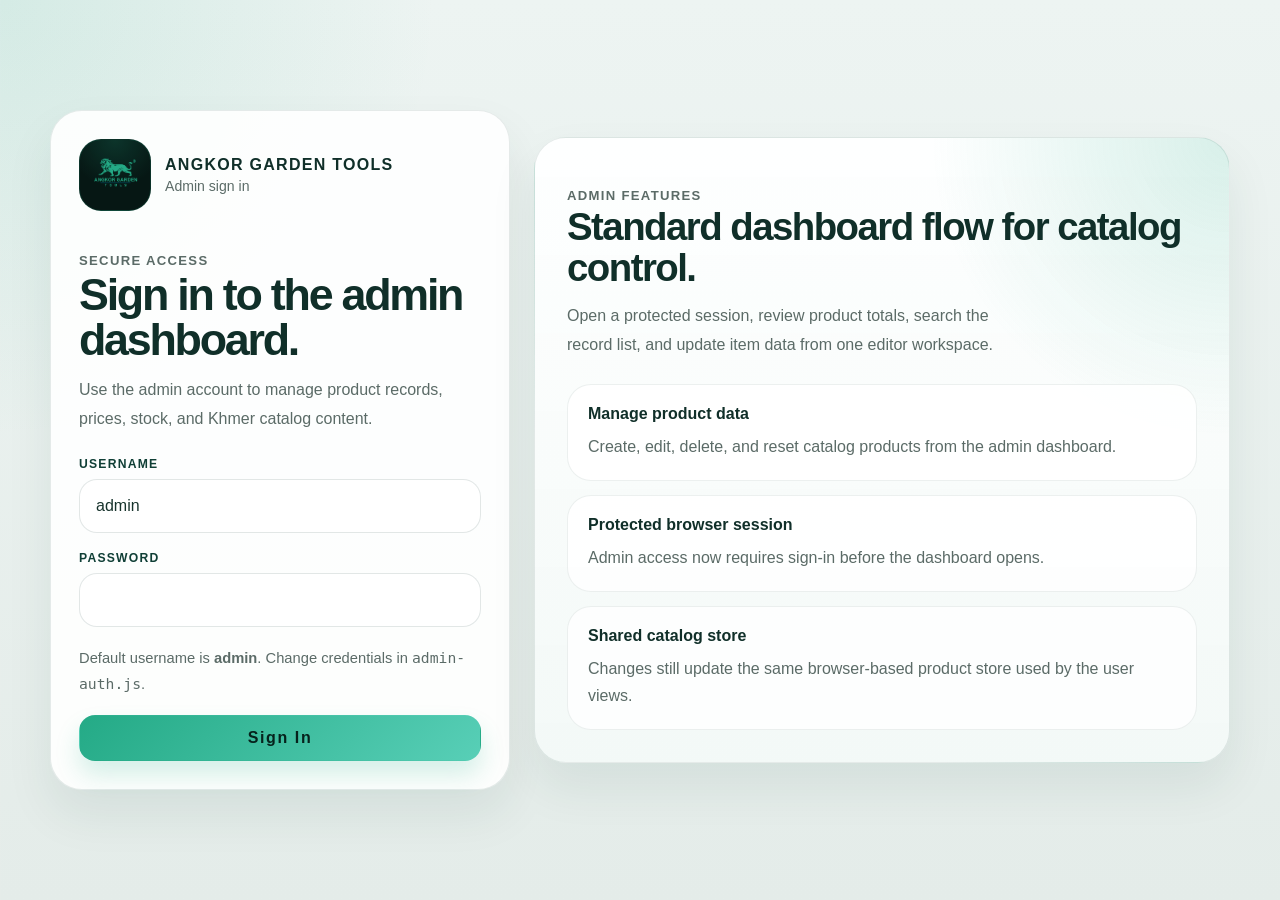
==== admin-login.html @ 5ffa44ae "Add admin catalog management updates" ====
<!DOCTYPE html>
<html lang="en">
<head>
  <meta charset="UTF-8">
  <meta name="viewport" content="width=device-width, initial-scale=1.0">
  <title>Admin Login | Angkor Garden Tools</title>
  <meta
    name="description"
    content="Login page for the Angkor Garden Tools admin dashboard."
  >
  <link rel="icon" type="image/png" href="logo.png">
  <link rel="shortcut icon" href="logo.png">
  <link rel="apple-touch-icon" href="logo.png">
  <link rel="stylesheet" href="styles.css">
  <link rel="stylesheet" href="admin.css">
  <script src="admin-auth.js"></script>
</head>
<body class="admin-login-page">
  <main class="admin-login">
    <section class="admin-login__panel">
      <a class="admin-login__brand" href="index.html#catalog" aria-label="Open user catalog">
        <span class="admin-login__brand-mark">
          <img src="logo.png" alt="Angkor Garden Tools logo">
        </span>
        <span class="admin-login__brand-copy">
          <strong>Angkor Garden Tools</strong>
          <small>Admin sign in</small>
        </span>
      </a>

      <div class="admin-login__intro">
        <p class="eyebrow">Secure Access</p>
        <h1>Sign in to the admin dashboard.</h1>
        <p>
          Use the admin account to manage product records, prices, stock, and Khmer catalog content.
        </p>
      </div>

      <form class="admin-login__form" id="adminLoginForm">
        <label class="admin-auth-field">
          <span>Username</span>
          <input id="adminLoginUsername" name="username" type="text" autocomplete="username" required>
        </label>

        <label class="admin-auth-field">
          <span>Password</span>
          <input id="adminLoginPassword" name="password" type="password" autocomplete="current-password" required>
        </label>

        <p class="admin-login__meta">Default username is <strong>admin</strong>. Change credentials in <code>admin-auth.js</code>.</p>
        <p class="empty-state admin-login__status" id="adminLoginStatus" hidden></p>

        <button class="pagination__button admin-button admin-button--primary" type="submit">Sign In</button>
      </form>
    </section>

    <section class="admin-login__showcase">
      <div class="admin-login__showcase-copy">
        <p class="eyebrow">Admin Features</p>
        <h2>Standard dashboard flow for catalog control.</h2>
        <p>
          Open a protected session, review product totals, search the record list, and update item data
          from one editor workspace.
        </p>
      </div>

      <div class="admin-login__cards">
        <article class="admin-login__card">
          <strong>Manage product data</strong>
          <p>Create, edit, delete, and reset catalog products from the admin dashboard.</p>
        </article>
        <article class="admin-login__card">
          <strong>Protected browser session</strong>
          <p>Admin access now requires sign-in before the dashboard opens.</p>
        </article>
        <article class="admin-login__card">
          <strong>Shared catalog store</strong>
          <p>Changes still update the same browser-based product store used by the user views.</p>
        </article>
      </div>
    </section>
  </main>

  <script src="admin-login.js"></script>
</body>
</html>
---- styles.css ----
@font-face {
  font-family: "AngkorSovannRound";
  src: url("Fonts/ANGKOR%20SOVANN%20ROUND.TTF") format("truetype");
  font-display: swap;
}

@font-face {
  font-family: "AngkorSovannPreahVihear";
  src: url("Fonts/ANGKOR%20SOVANN%20PREAH%20VIHEAR.TTF") format("truetype");
  font-display: swap;
}

@font-face {
  font-family: "AngkorSovannNokorreach";
  src: url("Fonts/ANGKOR%20SOVANN%20NOKORREACH.TTF") format("truetype");
  font-display: swap;
}

@font-face {
  font-family: "AngkorSovannTorngvorng";
  src: url("Fonts/ANGKOR%20SOVANN%20TORNGVORNG%20V201.TTF") format("truetype");
  font-display: swap;
}

@font-face {
  font-family: "KhJrungThom";
  src: url("Fonts/KH%20JRUNG%20THOM%20%5BVERSION%202.00%5D.TTF") format("truetype");
  font-display: swap;
}

@font-face {
  font-family: "KasseUltraFLF";
  src: url("Fonts/KASSEULTRAFLF.TTF") format("truetype");
  font-display: swap;
}

:root {
  --brand: #24aa86;
  --brand-deep: #177761;
  --brand-dark: #103f36;
  --brand-soft: #5fd3cd;
  --paper: #f2f2f2;
  --card: #ffffff;
  --ink: #17332c;
  --muted: #5b6b67;
  --line: rgba(16, 63, 54, 0.16);
  --danger: #f02828;
  --shadow: 0 18px 42px rgba(16, 63, 54, 0.12);
  --page-glow: rgba(36, 170, 134, 0.14);
  --page-start: #ededed;
  --page-end: #e2e2e2;
  --surface: rgba(255, 255, 255, 0.95);
  --surface-alt: rgba(255, 255, 255, 0.96);
  --surface-soft: #fbfbfb;
  --card-top: #ffffff;
  --card-bottom: #f8f8f8;
  --footer-top: #0d342c;
  --footer-bottom: #145749;
  --footer-text: #effff8;
  --footer-muted: rgba(239, 255, 248, 0.76);
  --radius-xl: 32px;
  --radius-lg: 24px;
  --radius-md: 18px;
  --font-body: "Segoe UI", "Trebuchet MS", sans-serif;
  --font-ui: "KhJrungThom", "Franklin Gothic Medium", sans-serif;
  --font-display: "Book Antiqua", "Palatino Linotype", serif;
  --font-kh-hero: "AngkorSovannNokorreach", "Leelawadee UI", sans-serif;
  --font-kh-display: "Noto Sans Khmer", "Khmer OS Battambang", "Arial", sans-serif;
  --font-kh-ui: "Noto Sans Khmer", "Khmer OS Battambang", "Arial", sans-serif;
}

* {
  box-sizing: border-box;
}

html {
  scroll-behavior: smooth;
}

body {
  margin: 0;
  min-height: 100vh;
  color: var(--ink);
  background:
    radial-gradient(circle at top left, var(--page-glow), transparent 30%),
    linear-gradient(180deg, var(--page-start) 0%, var(--page-end) 100%);
  font-family: var(--font-body);
  transition: background 180ms ease, color 180ms ease;
}

body[data-theme="dark"] {
  --brand: #34d4aa;
  --brand-deep: #f0fffb;
  --brand-dark: #ddfff8;
  --paper: #0d1417;
  --card: #101b1f;
  --ink: #edf8f5;
  --muted: #bdd0ca;
  --line: rgba(191, 255, 236, 0.16);
  --danger: #ff6767;
  --shadow: 0 18px 42px rgba(0, 0, 0, 0.35);
  --page-glow: rgba(36, 170, 134, 0.18);
  --page-start: #0d1417;
  --page-end: #152126;
  --surface: rgba(14, 22, 26, 0.95);
  --surface-alt: rgba(18, 30, 35, 0.96);
  --surface-soft: #16262b;
  --card-top: #1a2b30;
  --card-bottom: #122026;
  --footer-top: #071210;
  --footer-bottom: #0f2a23;
  --footer-text: #f1fffa;
  --footer-muted: rgba(241, 255, 250, 0.72);
}

body::before {
  content: "";
  position: fixed;
  inset: 0;
  z-index: -1;
  pointer-events: none;
  background:
    linear-gradient(90deg, rgba(255, 255, 255, 0.12) 0, rgba(255, 255, 255, 0.12) 1px, transparent 1px, transparent 64px),
    linear-gradient(rgba(255, 255, 255, 0.06) 0, rgba(255, 255, 255, 0.06) 1px, transparent 1px, transparent 64px);
  opacity: 0.35;
}

img {
  display: block;
  max-width: 100%;
}

a {
  color: inherit;
  text-decoration: none;
}

button,
input {
  font: inherit;
}

.catalog-symbols {
  position: absolute;
  width: 0;
  height: 0;
  overflow: hidden;
}

.page-shell {
  width: min(1320px, calc(100% - 24px));
  margin: 18px auto 28px;
}

.hero,
.finder,
.catalog-notes,
.site-footer {
  border: 1px solid var(--line);
  box-shadow: var(--shadow);
}

.hero,
.finder,
.catalog-notes {
  background: var(--surface);
}

.hero {
  padding: 24px 28px 26px;
  border-radius: var(--radius-xl);
}

.hero__top {
  display: grid;
  grid-template-columns: minmax(190px, 240px) minmax(280px, 1fr) minmax(270px, 340px);
  gap: 24px;
  align-items: center;
}

.hero__logo-wrap {
  display: flex;
  justify-content: center;
  align-items: center;
  min-height: 188px;
  padding: 16px;
  border-radius: 26px;
  background:
    radial-gradient(circle at top, rgba(36, 170, 134, 0.18), transparent 60%),
    #071614;
  border: 1px solid rgba(36, 170, 134, 0.2);
}

.hero__logo {
  width: min(100%, 210px);
}

.hero__title-block {
  text-align: center;
}

.hero__khmer,
.hero__english,
.hero__subline,
.hero__contact p,
.hero__contact a {
  margin: 0;
}

.hero__khmer {
  color: var(--brand);
  font-family: var(--font-kh-hero);
  font-size: clamp(2rem, 3.6vw, 3.35rem);
  line-height: 1.14;
}

.hero__english {
  margin-top: 10px;
  color: var(--brand-deep);
  font-family: var(--font-ui);
  font-size: clamp(1.45rem, 2.3vw, 2.4rem);
  letter-spacing: 0.1em;
}

.hero__subline {
  margin-top: 12px;
  color: #486660;
  font-family: var(--font-ui);
  font-size: 0.92rem;
  letter-spacing: 0.08em;
  text-transform: uppercase;
}

.hero__contact {
  display: grid;
  gap: 10px;
  align-self: stretch;
  align-content: center;
}

.hero__address,
.hero__contact-item {
  display: flex;
  align-items: flex-start;
  gap: 10px;
  line-height: 1.55;
}

.hero__contact svg {
  width: 18px;
  height: 18px;
  flex: 0 0 auto;
  margin-top: 2px;
  color: var(--brand);
}

.hero__address {
  color: var(--brand-dark);
  font-size: 0.94rem;
}

.hero__contact-item {
  color: var(--brand-dark);
  font-weight: 700;
}

.eyebrow {
  margin: 0 0 12px;
  color: var(--brand);
  font-family: var(--font-ui);
  font-size: 0.82rem;
  font-weight: 700;
  letter-spacing: 0.14em;
  text-transform: uppercase;
}

.section-heading h1,
.section-heading h2,
.catalog-card__body h3,
.catalog-notes h2 {
  margin: 0;
  font-family: var(--font-display);
}

main {
  display: grid;
  gap: 24px;
  margin-top: 24px;
}

.finder {
  padding: 28px;
  border-radius: var(--radius-xl);
}

.section-heading {
  display: grid;
  grid-template-columns: minmax(0, 1fr) minmax(280px, 430px);
  gap: 20px;
  align-items: start;
}

.section-heading h1,
.section-heading h2 {
  font-size: clamp(1.75rem, 2.8vw, 2.8rem);
  line-height: 1.08;
}

.section-heading__actions {
  display: grid;
  grid-template-columns: minmax(180px, 220px);
  gap: 12px;
  justify-self: end;
}

.control-group {
  padding: 16px 18px;
  border: 1px solid rgba(16, 63, 54, 0.12);
  border-radius: 20px;
  background: linear-gradient(180deg, rgba(36, 170, 134, 0.08), var(--surface-alt));
  box-shadow: inset 0 1px 0 rgba(255, 255, 255, 0.28);
}

.control-group__label {
  margin: 0 0 12px;
  color: var(--muted);
  font-family: var(--font-ui);
  font-size: 0.76rem;
  font-weight: 700;
  letter-spacing: 0.12em;
  text-transform: uppercase;
}

.toggle-row {
  display: flex;
  flex-wrap: wrap;
  align-items: center;
  gap: 8px;
}

.toggle-button {
  display: inline-flex;
  align-items: center;
  justify-content: center;
  min-height: 42px;
  padding: 0 14px;
  border: 1px solid rgba(16, 63, 54, 0.14);
  border-radius: 999px;
  background: var(--surface-soft);
  color: var(--ink);
  cursor: pointer;
  font-family: var(--font-ui);
  font-weight: 700;
  transition: transform 160ms ease, border-color 160ms ease, background 160ms ease, color 160ms ease, box-shadow 160ms ease;
}

.toggle-button--compact {
  min-width: 58px;
  padding: 0 12px;
}

.toggle-button--icon {
  width: 44px;
  min-width: 44px;
  padding: 0;
}

.toggle-button__abbr {
  display: block;
  font-size: 0.82rem;
  letter-spacing: 0.08em;
  line-height: 1;
}

.toggle-button__icon {
  width: 18px;
  height: 18px;
  display: block;
  margin: 0 auto;
}

.toggle-button:hover,
.toggle-button:focus-visible {
  transform: translateY(-2px);
  border-color: rgba(36, 170, 134, 0.36);
}

.toggle-button.is-active {
  border-color: transparent;
  background: var(--brand);
  color: #08241f;
  box-shadow: 0 10px 20px rgba(36, 170, 134, 0.22);
}

html[lang="km"] .eyebrow,
html[lang="km"] .control-group__label,
html[lang="km"] .search-field,
html[lang="km"] .select-field,
html[lang="km"] .toggle-button,
html[lang="km"] .pagination__button,
html[lang="km"] .pagination__status,
html[lang="km"] .catalog-toolbar__summary,
html[lang="km"] .catalog-toolbar__page,
html[lang="km"] .empty-state,
html[lang="km"] .catalog-card__meta span,
html[lang="km"] .catalog-card__price-row small {
  font-family: var(--font-kh-ui) !important;
  font-size-adjust: 0.52;
  letter-spacing: 0.01em;
  text-transform: none;
}

html[lang="km"] .section-heading h1,
html[lang="km"] .section-heading h2 {
  font-family: var(--font-kh-display) !important;
  font-size: clamp(1.45rem, 2.35vw, 2.15rem);
  font-weight: 800;
  line-height: 1.32;
}

html[lang="km"] .catalog-card__label {
  font-family: var(--font-kh-ui) !important;
}

html[lang="km"] .catalog-card__body h3,
html[lang="km"] .catalog-card__body p {
  font-family: var(--font-kh-ui) !important;
  letter-spacing: 0;
}

html[lang="km"] #detailHeading,
html[lang="km"] #similarTitle {
  font-family: var(--font-kh-display) !important;
  font-weight: 800;
}

html[lang="km"] .detail-back,
html[lang="km"] .detail-copy .eyebrow,
html[lang="km"] .detail-product-title,
html[lang="km"] .detail-product-description,
html[lang="km"] .detail-overview-card__label,
html[lang="km"] .detail-overview-card__value,
html[lang="km"] .detail-spec-sheet__title,
html[lang="km"] .detail-spec-sheet__copy,
html[lang="km"] .detail-spec-item__label,
html[lang="km"] .detail-spec-item__value,
html[lang="km"] .detail-feature-sheet__title,
html[lang="km"] .detail-feature-list__item,
html[lang="km"] .detail-fact__label,
html[lang="km"] .detail-fact strong,
html[lang="km"] .detail-chip-group__title,
html[lang="km"] .detail-chip,
html[lang="km"] .detail-price-card__label,
html[lang="km"] .stock-pill,
html[lang="km"] .detail-subcopy,
html[lang="km"] #detailBack,
html[lang="km"] #detailMissing {
  font-family: var(--font-kh-ui) !important;
}

.finder__controls {
  display: grid;
  grid-template-columns: minmax(0, 1fr) auto;
  gap: 16px;
  align-items: end;
  margin-top: 26px;
}

.search-field {
  display: grid;
  gap: 10px;
  color: var(--brand-dark);
  font-family: var(--font-ui);
  font-size: 0.82rem;
  letter-spacing: 0.1em;
  text-transform: uppercase;
}

.search-field input {
  width: 100%;
  min-height: 56px;
  padding: 0 18px;
  border: 1px solid rgba(16, 63, 54, 0.14);
  border-radius: var(--radius-md);
  background: var(--surface-soft);
  color: var(--ink);
  outline: none;
}

.search-field input::placeholder {
  color: var(--muted);
}

.search-field input:focus {
  border-color: rgba(36, 170, 134, 0.55);
  box-shadow: 0 0 0 4px rgba(36, 170, 134, 0.12);
}

.finder__filters {
  display: grid;
  grid-template-columns: repeat(2, minmax(170px, 220px));
  gap: 12px;
}

.select-field {
  display: grid;
  gap: 10px;
  color: var(--brand-dark);
  font-family: var(--font-ui);
  font-size: 0.82rem;
  letter-spacing: 0.1em;
  text-transform: uppercase;
}

.select-field select {
  min-height: 56px;
  padding: 0 18px;
  border: 1px solid rgba(16, 63, 54, 0.14);
  border-radius: var(--radius-md);
  background: var(--surface-soft);
  color: var(--ink);
  outline: none;
}

.select-field select:focus {
  border-color: rgba(36, 170, 134, 0.55);
  box-shadow: 0 0 0 4px rgba(36, 170, 134, 0.12);
}

.filter-chips {
  display: flex;
  flex-wrap: wrap;
  gap: 10px;
}

.filter-chip {
  min-height: 48px;
  padding: 0 18px;
  border: 1px solid rgba(16, 63, 54, 0.12);
  border-radius: 999px;
  background: var(--surface-soft);
  color: var(--brand-dark);
  cursor: pointer;
  font-weight: 700;
  transition: transform 160ms ease, border-color 160ms ease, background 160ms ease, color 160ms ease;
}

.filter-chip:hover,
.filter-chip:focus-visible {
  transform: translateY(-2px);
  border-color: rgba(36, 170, 134, 0.36);
}

.filter-chip.is-active {
  background: var(--brand);
  border-color: transparent;
  color: #08241f;
}

.catalog-toolbar {
  display: grid;
  grid-template-columns: minmax(0, 1fr) auto;
  align-items: start;
  gap: 16px;
  margin-top: 18px;
  padding: 14px 16px;
  border: 1px solid rgba(16, 63, 54, 0.12);
  border-radius: 18px;
  background: linear-gradient(180deg, rgba(36, 170, 134, 0.08), var(--surface-alt));
}

.catalog-toolbar__summary,
.catalog-toolbar__page,
.pagination__status {
  margin: 0;
}

.catalog-toolbar__summary {
  display: grid;
  grid-template-columns: repeat(auto-fit, minmax(120px, 1fr));
  gap: 10px;
  color: var(--brand-dark);
  font-family: var(--font-ui);
  font-weight: 700;
}

.catalog-toolbar__stat {
  display: flex;
  align-items: center;
  justify-content: space-between;
  gap: 10px;
  min-height: 46px;
  padding: 0 12px;
  border: 1px solid rgba(16, 63, 54, 0.08);
  border-radius: 14px;
  background: rgba(255, 255, 255, 0.58);
}

.catalog-toolbar__summary strong {
  color: var(--danger);
  line-height: 1;
}

.catalog-toolbar__dot {
  width: 6px;
  height: 6px;
  border-radius: 50%;
  background: var(--brand);
}

.catalog-toolbar__page {
  color: var(--muted);
  font-family: var(--font-ui);
  font-weight: 700;
  justify-self: end;
  align-self: center;
}

.catalog-grid {
  display: grid;
  grid-template-columns: repeat(4, minmax(0, 1fr));
  gap: 18px;
  margin-top: 26px;
  padding: 0;
  overflow: visible;
  border: 0;
  border-radius: 0;
  background: transparent;
}

.catalog-card {
  display: grid;
  grid-template-rows: auto auto auto 1fr auto;
  min-height: 100%;
  overflow: hidden;
  border: 1px solid rgba(16, 63, 54, 0.14);
  border-radius: 28px;
  background: linear-gradient(180deg, var(--card-top), var(--card-bottom));
  box-shadow: 0 16px 30px rgba(16, 63, 54, 0.08);
  transition: transform 180ms ease, box-shadow 180ms ease, border-color 180ms ease;
}

.catalog-card:hover {
  transform: translateY(-6px);
  border-color: rgba(36, 170, 134, 0.24);
  box-shadow: 0 22px 36px rgba(16, 63, 54, 0.14);
  z-index: 1;
}

.catalog-card[hidden] {
  display: none;
}

.catalog-card--link {
  color: inherit;
}

.catalog-card--link:hover,
.catalog-card--link:focus-visible {
  z-index: 1;
}

.catalog-card--link:focus-visible {
  outline: 2px solid rgba(36, 170, 134, 0.48);
  outline-offset: -2px;
  transform: translateY(-6px);
  box-shadow: 0 22px 36px rgba(16, 63, 54, 0.14);
}

.catalog-card__head {
  display: flex;
  justify-content: space-between;
  align-items: center;
  gap: 12px;
  padding: 16px 18px 10px;
}

.catalog-card__label {
  display: inline-flex;
  align-items: center;
  min-height: 30px;
  padding: 0 10px;
  border-radius: 999px;
  background: rgba(240, 40, 40, 0.08);
  color: var(--danger);
  font-family: "AngkorSovannPreahVihear", "Leelawadee UI", sans-serif;
  font-size: 0.88rem;
  font-weight: 700;
}

.catalog-card__code {
  color: var(--danger);
  font-size: 1.14rem;
  font-weight: 800;
  letter-spacing: 0.04em;
}

.catalog-card__band {
  margin: 0 18px;
  padding: 14px 16px;
  border-radius: 20px;
  background: linear-gradient(180deg, #62d8d4, #54cdc8);
  text-align: center;
}

.catalog-card__brand {
  display: block;
  color: #0b433a;
  font-size: 1.06rem;
  font-weight: 800;
}

.catalog-card__volume {
  display: inline-flex;
  margin-top: 8px;
  padding: 6px 10px;
  border-radius: 999px;
  background: rgba(255, 255, 255, 0.82);
  color: var(--brand-dark);
  font-size: 0.74rem;
  font-weight: 800;
  letter-spacing: 0.08em;
  text-transform: uppercase;
}

.catalog-card__art .catalog-card__volume {
  position: absolute;
  left: 14px;
  bottom: 14px;
  z-index: 2;
  margin-top: 0;
  background: rgba(255, 255, 255, 0.94);
  box-shadow: 0 10px 18px rgba(16, 63, 54, 0.12);
}

.catalog-card__stock {
  display: inline-flex;
  margin-top: 8px;
  padding: 6px 10px;
  border-radius: 999px;
  font-size: 0.74rem;
  font-weight: 800;
  letter-spacing: 0.08em;
  text-transform: uppercase;
}

.catalog-card__stock--out {
  background: rgba(240, 40, 40, 0.14);
  color: var(--danger);
}

.catalog-card__art .catalog-card__stock {
  position: absolute;
  right: 12px;
  bottom: 12px;
  z-index: 2;
  align-items: center;
  justify-content: center;
  min-height: 28px;
  margin-top: 0;
  padding: 6px 12px;
  border: 1px solid rgba(240, 40, 40, 0.14);
  background: rgba(255, 241, 241, 0.96);
  box-shadow: 0 10px 18px rgba(16, 63, 54, 0.12);
  white-space: nowrap;
}

.catalog-card__body {
  padding: 18px 18px 14px;
  text-align: center;
}

.catalog-card__body h3 {
  font-size: 1.18rem;
  line-height: 1.16;
}

.catalog-card__body p {
  margin: 10px 0 0;
  color: var(--muted);
  font-size: 0.94rem;
  line-height: 1.56;
  display: -webkit-box;
  overflow: hidden;
  text-overflow: ellipsis;
  -webkit-box-orient: vertical;
  -webkit-line-clamp: 2;
  line-clamp: 2;
}

.catalog-card__art {
  position: relative;
  min-height: 198px;
  margin: 0 18px 18px;
  overflow: hidden;
  border: 1px solid rgba(16, 63, 54, 0.08);
  border-radius: 24px;
  background: linear-gradient(180deg, var(--art-bg), var(--card-top) 72%);
  display: grid;
  place-items: center;
}

.catalog-card__art::before {
  content: "";
  position: absolute;
  inset: 16px;
  border-radius: 20px;
  background:
    radial-gradient(circle at top, rgba(255, 255, 255, 0.56), transparent 54%),
    url("logo.png") center/78% no-repeat;
  opacity: 0.06;
}

.catalog-card__art-image,
.detail-art__image {
  position: relative;
  z-index: 1;
  width: 100%;
  height: 100%;
  object-fit: contain;
  padding: 18px;
}

.catalog-card__art-icon,
.detail-art__icon {
  position: relative;
  z-index: 1;
  width: 74%;
  max-width: 152px;
  color: var(--art-color);
  filter: drop-shadow(0 16px 24px rgba(16, 63, 54, 0.16));
}

.catalog-card__art.is-image-ready .catalog-card__art-icon,
.detail-art__frame.is-image-ready .detail-art__icon {
  display: none;
}

.catalog-card__meta {
  display: flex;
  align-items: flex-start;
  justify-content: space-between;
  gap: 12px;
  padding: 0 18px 18px;
}

.catalog-card__meta span {
  color: var(--brand-dark);
  font-size: 0.86rem;
  font-weight: 700;
}

.catalog-card__price-stack {
  display: grid;
  gap: 8px;
  width: min(100%, 180px);
  margin-left: auto;
}

.catalog-card__price-row {
  display: flex;
  align-items: center;
  justify-content: space-between;
  gap: 10px;
  padding: 8px 10px;
  border-radius: 14px;
  background: rgba(36, 170, 134, 0.08);
}

.catalog-card__price-row + .catalog-card__price-row {
  background: rgba(240, 40, 40, 0.06);
}

.catalog-card__price-row small {
  color: var(--brand-dark);
  font-size: 0.7rem;
  font-weight: 800;
  letter-spacing: 0.08em;
  text-transform: uppercase;
}

.catalog-card__price-row strong {
  color: var(--danger);
  font-size: 1.04rem;
  line-height: 1;
}

.empty-state {
  margin: 18px 0 0;
  padding: 14px 16px;
  border-radius: 16px;
  background: rgba(36, 170, 134, 0.08);
  color: var(--brand-dark);
  font-weight: 700;
}

.pagination {
  display: flex;
  align-items: center;
  justify-content: space-between;
  gap: 14px;
  margin-top: 16px;
}

.pagination__button {
  min-width: 112px;
  min-height: 46px;
  padding: 0 18px;
  border: 1px solid rgba(16, 63, 54, 0.14);
  border-radius: 999px;
  background: var(--surface-soft);
  color: var(--brand-dark);
  cursor: pointer;
  font-family: var(--font-ui);
  font-weight: 700;
  transition: transform 160ms ease, border-color 160ms ease, background 160ms ease, opacity 160ms ease;
}

.pagination__button--icon {
  display: inline-flex;
  align-items: center;
  justify-content: center;
  width: 46px;
  min-width: 46px;
  padding: 0;
}

.pagination__button--icon svg {
  width: 18px;
  height: 18px;
  fill: currentColor;
}

.pagination__button:hover,
.pagination__button:focus-visible {
  transform: translateY(-2px);
  border-color: rgba(36, 170, 134, 0.36);
}

.pagination__button:disabled {
  cursor: not-allowed;
  opacity: 0.45;
  transform: none;
}

.pagination__status {
  color: var(--muted);
  font-family: var(--font-ui);
  font-weight: 700;
  text-align: center;
}

.detail-page,
.detail-similar {
  padding: 24px 28px 28px;
}

.detail-similar {
  margin-top: 24px;
}

.detail-back {
  display: inline-flex;
  align-items: center;
  justify-content: center;
  min-height: 46px;
  margin-top: 24px;
  padding: 0 18px;
  border: 1px solid rgba(16, 63, 54, 0.14);
  border-radius: 999px;
  background: var(--surface-soft);
  color: var(--brand-dark);
  font-family: var(--font-ui);
  font-weight: 700;
  transition: transform 160ms ease, border-color 160ms ease, background 160ms ease;
}

.detail-back:hover,
.detail-back:focus-visible {
  transform: translateY(-2px);
  border-color: rgba(36, 170, 134, 0.36);
}

.detail-layout {
  display: grid;
  grid-template-columns: minmax(300px, 380px) minmax(0, 1fr);
  gap: 24px;
  margin-top: 20px;
}

.detail-panel {
  padding: 24px;
  border: 1px solid var(--line);
  border-radius: 28px;
  background: linear-gradient(180deg, var(--card-top), var(--card-bottom));
}

.detail-panel__head {
  display: flex;
  align-items: flex-start;
  justify-content: space-between;
  gap: 16px;
}

.detail-panel__head .eyebrow {
  margin: 0;
}

.detail-panel__code {
  margin: 8px 0 0;
  color: var(--danger);
  font-size: 1.8rem;
  font-weight: 800;
  letter-spacing: 0.06em;
}

.detail-panel__band {
  display: flex;
  align-items: center;
  justify-content: space-between;
  gap: 12px;
  margin-top: 22px;
  padding: 14px 16px;
  border-radius: 20px;
  background: linear-gradient(180deg, #62d8d4, #54cdc8);
}

.detail-panel__brand {
  color: #0b433a;
  font-size: 1.08rem;
  font-weight: 800;
}

.detail-panel__volume {
  display: inline-flex;
  padding: 7px 12px;
  border-radius: 999px;
  background: rgba(255, 255, 255, 0.82);
  color: var(--brand-dark);
  font-size: 0.76rem;
  font-weight: 800;
  letter-spacing: 0.08em;
  text-transform: uppercase;
}

.detail-panel__band-meta {
  display: inline-flex;
  flex-wrap: wrap;
  align-items: center;
  justify-content: flex-end;
  gap: 10px;
}

.detail-art {
  margin-top: 20px;
}

.detail-art__frame {
  position: relative;
  min-height: 360px;
  overflow: hidden;
  border: 1px solid rgba(16, 63, 54, 0.08);
  border-radius: 28px;
  background: linear-gradient(180deg, var(--art-bg), var(--card-top) 72%);
  display: grid;
  place-items: center;
}

.detail-art__frame::before {
  content: "";
  position: absolute;
  inset: 18px;
  border-radius: 24px;
  background:
    radial-gradient(circle at top, rgba(255, 255, 255, 0.56), transparent 54%),
    url("logo.png") center/74% no-repeat;
  opacity: 0.06;
}

.detail-art__icon {
  position: relative;
  z-index: 1;
  width: min(74%, 260px);
  color: var(--art-color);
  filter: drop-shadow(0 20px 26px rgba(16, 63, 54, 0.18));
}

.detail-copy .eyebrow,
.detail-product-title,
.detail-product-description {
  margin: 0;
}

.detail-product-title {
  margin-top: 10px;
  font-size: clamp(1.7rem, 3vw, 2.45rem);
  line-height: 1.16;
}

.detail-product-description {
  margin-top: 14px;
  color: var(--muted);
  font-size: 1rem;
  line-height: 1.8;
}

.detail-overview {
  display: grid;
  grid-template-columns: repeat(2, minmax(0, 1fr));
  gap: 14px;
  margin-top: 24px;
}

.detail-overview-card {
  padding: 18px 20px;
  border: 1px solid var(--line);
  border-radius: 22px;
  background:
    linear-gradient(180deg, rgba(36, 170, 134, 0.09), rgba(255, 255, 255, 0.96)),
    #ffffff;
}

.detail-overview-card__label {
  display: block;
  color: var(--muted);
  font-family: var(--font-ui);
  font-size: 0.76rem;
  font-weight: 800;
  letter-spacing: 0.08em;
  text-transform: uppercase;
}

.detail-overview-card__value {
  display: block;
  margin-top: 10px;
  color: var(--brand-dark);
  font-size: 1.08rem;
  line-height: 1.35;
}

.detail-spec-sheet,
.detail-feature-sheet {
  margin-top: 24px;
  border: 1px solid var(--line);
  border-radius: 24px;
  overflow: hidden;
  background: linear-gradient(180deg, rgba(247, 251, 250, 0.94), rgba(255, 255, 255, 0.98));
}

.detail-spec-sheet__head,
.detail-feature-sheet__head {
  display: grid;
  gap: 8px;
  padding: 18px 20px;
  border-bottom: 1px solid var(--line);
}

.detail-spec-sheet__title,
.detail-feature-sheet__title {
  margin: 0;
  color: var(--brand-dark);
  font-size: 1rem;
}

.detail-spec-sheet__copy {
  margin: 0;
  color: var(--muted);
  font-size: 0.92rem;
  line-height: 1.65;
  max-width: 48ch;
}

.detail-spec-listing {
  display: grid;
  gap: 12px;
  padding: 16px;
}

.detail-spec-item {
  display: grid;
  grid-template-columns: minmax(150px, 0.9fr) minmax(0, 2fr);
  gap: 16px;
  align-items: start;
  padding: 16px 18px;
  border: 1px solid rgba(16, 63, 54, 0.08);
  border-radius: 20px;
  background: rgba(255, 255, 255, 0.9);
}

.detail-spec-item__label {
  color: var(--muted);
  font-family: var(--font-ui);
  font-size: 0.8rem;
  font-weight: 800;
  letter-spacing: 0.08em;
  text-transform: uppercase;
}

.detail-spec-item__value {
  margin: 0;
  color: #183f38;
  font-size: 0.98rem;
  line-height: 1.75;
  word-break: break-word;
}

.detail-feature-list {
  display: grid;
  gap: 10px;
  margin: 0;
  padding: 18px 20px 22px 38px;
}

.detail-feature-list__item {
  color: #183f38;
  line-height: 1.75;
}

.detail-facts {
  display: grid;
  grid-template-columns: repeat(3, minmax(0, 1fr));
  gap: 14px;
  margin-top: 24px;
}

.detail-fact {
  padding: 16px 18px;
  border: 1px solid var(--line);
  border-radius: 20px;
  background: var(--surface-soft);
}

.detail-fact__label {
  display: block;
  color: var(--muted);
  font-family: var(--font-ui);
  font-size: 0.78rem;
  font-weight: 800;
  letter-spacing: 0.08em;
  text-transform: uppercase;
}

.detail-fact strong {
  display: block;
  margin-top: 12px;
  color: var(--brand-dark);
  font-size: 1.08rem;
}

.stock-pill {
  display: inline-flex;
  align-items: center;
  justify-content: center;
  min-height: 40px;
  padding: 0 14px;
  border-radius: 999px;
  font-family: var(--font-ui);
  font-size: 0.78rem;
  font-weight: 800;
  letter-spacing: 0.04em;
}

.stock-pill--in {
  background: rgba(36, 170, 134, 0.12);
  color: var(--brand-dark);
}

.stock-pill--low {
  background: rgba(255, 182, 71, 0.18);
  color: #87520a;
}

.stock-pill--out {
  background: rgba(240, 40, 40, 0.12);
  color: var(--danger);
}

.detail-chip-groups {
  display: grid;
  grid-template-columns: repeat(2, minmax(0, 1fr));
  gap: 16px;
  margin-top: 24px;
}

.detail-chip-group--sizes {
  margin-top: 24px;
}

.detail-chip-group {
  padding: 18px;
  border: 1px solid var(--line);
  border-radius: 24px;
  background: var(--surface-soft);
}

.detail-chip-group__title {
  margin: 0 0 14px;
  color: var(--brand-dark);
  font-size: 1rem;
}

.detail-chip-row {
  display: flex;
  flex-wrap: wrap;
  gap: 12px;
}

.detail-chip {
  display: inline-flex;
  align-items: center;
  gap: 10px;
  min-height: 42px;
  padding: 0 14px;
  border: 1px solid var(--line);
  border-radius: 999px;
  background: rgba(36, 170, 134, 0.08);
  color: var(--brand-dark);
  font-weight: 700;
}

.detail-chip--link {
  transition: transform 160ms ease, border-color 160ms ease, background 160ms ease, color 160ms ease;
}

.detail-chip--link:hover,
.detail-chip--link:focus-visible {
  transform: translateY(-2px);
  border-color: rgba(36, 170, 134, 0.36);
}

.detail-chip--link.is-active {
  border-color: transparent;
  background: var(--brand);
  color: #08241f;
  box-shadow: 0 10px 20px rgba(36, 170, 134, 0.16);
}

.detail-chip__swatch {
  width: 18px;
  height: 18px;
  border: 1px solid rgba(16, 63, 54, 0.16);
  border-radius: 50%;
  flex: none;
}

.detail-price-list {
  display: grid;
  grid-template-columns: repeat(2, minmax(0, 1fr));
  gap: 14px;
  margin-top: 24px;
}

.detail-price-card {
  padding: 18px 20px;
  border: 1px solid var(--line);
  border-radius: 24px;
  background: linear-gradient(180deg, rgba(36, 170, 134, 0.08), rgba(255, 255, 255, 0.84));
}

.detail-price-card:nth-child(2) {
  background: linear-gradient(180deg, rgba(240, 40, 40, 0.06), rgba(255, 255, 255, 0.84));
}

.detail-price-card__label {
  display: block;
  color: var(--brand-dark);
  font-size: 0.78rem;
  font-weight: 800;
  letter-spacing: 0.08em;
  text-transform: uppercase;
}

.detail-price-card strong {
  display: block;
  margin-top: 10px;
  color: var(--danger);
  font-size: 1.7rem;
  line-height: 1;
}

.detail-subcopy {
  margin: 10px 0 0;
  color: var(--muted);
  line-height: 1.7;
  max-width: 52ch;
}

.similar-grid {
  display: grid;
  grid-template-columns: repeat(4, minmax(0, 1fr));
  gap: 18px;
  margin-top: 22px;
  padding: 0;
  overflow: visible;
  border: 0;
  border-radius: 0;
  background: transparent;
}

.catalog-notes {
  display: grid;
  grid-template-columns: repeat(3, 1fr);
  gap: 1px;
  padding: 1px;
  overflow: hidden;
  border-radius: 24px;
  background: rgba(16, 63, 54, 0.22);
}

.catalog-notes article {
  padding: 26px;
  background: var(--surface-alt);
}

.catalog-notes h2 {
  font-size: clamp(1.5rem, 2.2vw, 2.1rem);
  line-height: 1.1;
}

.catalog-notes p {
  margin: 14px 0 0;
  color: var(--muted);
  line-height: 1.72;
}

.note-list {
  margin: 14px 0 0;
  padding: 0;
  list-style: none;
}

.note-list li {
  color: var(--brand-dark);
  font-weight: 700;
}

.note-list li + li {
  margin-top: 10px;
}

.site-footer {
  display: flex;
  align-items: center;
  justify-content: space-between;
  gap: 18px;
  margin-top: 24px;
  padding: 18px 22px;
  border-radius: 22px;
  background: linear-gradient(180deg, var(--footer-top), var(--footer-bottom));
  color: var(--footer-text);
}

.site-footer__brand {
  display: flex;
  align-items: center;
  gap: 16px;
}

.site-footer__brand img {
  width: 72px;
  border-radius: 12px;
}

.site-footer__brand p,
.site-footer__brand small,
.site-footer__page {
  margin: 0;
}

.site-footer__brand p {
  font-weight: 800;
  letter-spacing: 0.08em;
}

.site-footer__brand small,
.site-footer__page {
  color: var(--footer-muted);
}

body[data-theme="dark"] .hero__logo-wrap {
  border-color: rgba(95, 211, 205, 0.24);
}

body[data-theme="dark"] .hero__subline {
  color: #9ab7b0;
}

body[data-theme="dark"] .hero__english,
body[data-theme="dark"] .hero__address,
body[data-theme="dark"] .hero__contact-item,
body[data-theme="dark"] .catalog-card__meta span,
body[data-theme="dark"] .filter-chip,
body[data-theme="dark"] .pagination__button {
  color: #dff9f2;
}

body[data-theme="dark"] .catalog-card__band {
  background: linear-gradient(180deg, #2f8f8a, #256e69);
}

body[data-theme="dark"] .catalog-card {
  border-color: rgba(191, 255, 236, 0.14);
  box-shadow: 0 18px 30px rgba(0, 0, 0, 0.24);
}

body[data-theme="dark"] .catalog-card__brand {
  color: #effffb;
}

body[data-theme="dark"] .catalog-card__volume {
  background: rgba(255, 255, 255, 0.12);
  color: #edfffa;
}

body[data-theme="dark"] .catalog-card__body p {
  color: #c4d7d1;
}

body[data-theme="dark"] .catalog-card__art::before {
  opacity: 0.08;
}

body[data-theme="dark"] .control-group,
body[data-theme="dark"] .detail-back,
body[data-theme="dark"] .detail-panel,
body[data-theme="dark"] .detail-fact,
body[data-theme="dark"] .detail-chip-group,
body[data-theme="dark"] .detail-price-card,
body[data-theme="dark"] .catalog-toolbar__stat,
body[data-theme="dark"] .catalog-toolbar,
body[data-theme="dark"] .search-field input,
body[data-theme="dark"] .select-field select,
body[data-theme="dark"] .pagination__button,
body[data-theme="dark"] .toggle-button {
  border-color: rgba(191, 255, 236, 0.14);
}

body[data-theme="dark"] .toggle-button.is-active {
  color: #042019;
}

body[data-theme="dark"] .search-field input::placeholder {
  color: #a9c1bb;
}

body[data-theme="dark"] .detail-panel__band {
  background: linear-gradient(180deg, #2f8f8a, #256e69);
}

body[data-theme="dark"] .detail-panel__brand,
body[data-theme="dark"] .detail-panel__volume,
body[data-theme="dark"] .detail-fact strong,
body[data-theme="dark"] .detail-chip-group__title,
body[data-theme="dark"] .detail-chip,
body[data-theme="dark"] .detail-price-card__label {
  color: #effffb;
}

body[data-theme="dark"] .detail-panel__volume {
  background: rgba(255, 255, 255, 0.12);
}

body[data-theme="dark"] .detail-product-description,
body[data-theme="dark"] .detail-subcopy,
body[data-theme="dark"] .detail-fact__label {
  color: #c4d7d1;
}

body[data-theme="dark"] .detail-art__frame::before {
  opacity: 0.08;
}

body[data-theme="dark"] .detail-chip {
  background: rgba(95, 211, 205, 0.08);
}

body[data-theme="dark"] .detail-chip--link.is-active {
  color: #042019;
}

body[data-theme="dark"] .detail-price-card {
  background: linear-gradient(180deg, rgba(36, 170, 134, 0.14), rgba(17, 31, 36, 0.92));
}

body[data-theme="dark"] .detail-price-card:nth-child(2) {
  background: linear-gradient(180deg, rgba(240, 40, 40, 0.1), rgba(17, 31, 36, 0.92));
}

body[data-theme="dark"] .stock-pill--low {
  color: #ffe2ad;
}

body[data-theme="dark"] .stock-pill--out {
  color: #ffd1d1;
}

@media (max-width: 1100px) {
  .hero {
    padding: 22px 24px 24px;
  }

  .hero__top {
    grid-template-columns: minmax(150px, 210px) minmax(0, 1fr);
    align-items: start;
  }

  .hero__logo-wrap {
    min-height: 170px;
  }

  .hero__title-block {
    text-align: left;
  }

  .hero__contact {
    grid-column: 1 / -1;
    grid-template-columns: repeat(2, minmax(0, 1fr));
    gap: 12px 18px;
    padding-top: 18px;
    border-top: 1px solid rgba(16, 63, 54, 0.12);
  }

  .section-heading,
  .finder__controls,
  .catalog-notes {
    grid-template-columns: 1fr;
  }

  .section-heading__actions {
    grid-template-columns: minmax(180px, 220px);
    max-width: 220px;
  }

  .catalog-grid {
    grid-template-columns: repeat(2, minmax(0, 1fr));
  }

  .detail-layout {
    grid-template-columns: 1fr;
  }

  .similar-grid {
    grid-template-columns: repeat(2, minmax(0, 1fr));
  }

  .finder__filters {
    grid-template-columns: repeat(2, minmax(0, 1fr));
  }
}

@media (max-width: 760px) {
  .page-shell {
    width: min(100% - 12px, 1320px);
    margin: 10px auto 18px;
  }

  main {
    gap: 16px;
    margin-top: 16px;
  }

  .hero,
  .finder {
    padding: 18px;
    border-radius: 24px;
  }

  .hero__top {
    grid-template-columns: 1fr;
    gap: 16px;
  }

  .hero__logo-wrap {
    min-height: 122px;
    max-width: 170px;
    margin: 0 auto;
    padding: 12px;
  }

  .hero__title-block {
    text-align: left;
  }

  .hero__khmer {
    font-size: clamp(1.45rem, 8vw, 2.2rem);
  }

  .hero__english {
    font-size: clamp(1.18rem, 5.8vw, 1.5rem);
    letter-spacing: 0.05em;
  }

  .hero__subline {
    font-size: 0.78rem;
    line-height: 1.55;
    letter-spacing: 0.04em;
  }

  .hero__contact {
    grid-template-columns: 1fr;
    gap: 10px;
    padding-top: 14px;
  }

  .hero__address,
  .hero__contact-item {
    font-size: 0.88rem;
  }

  .section-heading {
    gap: 16px;
  }

  .section-heading h1,
  .section-heading h2 {
    line-height: 1.14;
  }

  .section-heading__actions {
    grid-template-columns: 1fr;
    max-width: none;
  }

  .control-group {
    padding: 12px 14px;
    border-radius: 18px;
  }

  .control-group__label {
    margin-bottom: 10px;
    font-size: 0.72rem;
  }

  .toggle-row {
    display: grid;
    grid-template-columns: repeat(2, minmax(0, 1fr));
    gap: 8px;
  }

  .toggle-button {
    width: 100%;
    min-height: 44px;
  }

  .toggle-button--compact,
  .toggle-button--icon {
    min-width: 0;
  }

  .finder__controls {
    gap: 12px;
    margin-top: 20px;
  }

  .search-field input,
  .select-field select {
    min-height: 50px;
    padding: 0 14px;
    font-size: 16px;
  }

  .finder__filters {
    grid-template-columns: 1fr;
    gap: 10px;
  }

  .finder__filters,
  .catalog-toolbar,
  .pagination,
  .detail-facts,
  .detail-chip-groups,
  .detail-price-list {
    grid-template-columns: 1fr;
    flex-direction: column;
    align-items: stretch;
  }

  .catalog-toolbar {
    gap: 10px;
    padding: 12px 14px;
  }

  .catalog-toolbar__summary {
    grid-template-columns: repeat(auto-fit, minmax(108px, 1fr));
    gap: 8px;
  }

  .catalog-toolbar__stat {
    min-height: 42px;
    padding: 0 10px;
  }

  .catalog-toolbar__page,
  .pagination__status {
    text-align: right;
  }

  .catalog-toolbar__summary {
    gap: 8px;
    font-size: 0.92rem;
  }

  .catalog-grid {
    margin-top: 18px;
  }

  .catalog-card__head {
    padding: 10px 12px 9px;
  }

  .catalog-card__band {
    padding: 10px 12px;
  }

  .catalog-card__body {
    padding: 12px 14px 10px;
  }

  .catalog-card__body h3 {
    font-size: 1.08rem;
    line-height: 1.22;
  }

  .catalog-card__body p {
    margin-top: 8px;
    font-size: 0.9rem;
    line-height: 1.6;
  }

  .catalog-card__art {
    min-height: 176px;
    margin: 0 12px 12px;
    border-radius: 20px;
  }

  .catalog-card__meta {
    padding: 12px 14px 14px;
  }

  .pagination {
    gap: 10px;
  }

  .pagination__button {
    width: 100%;
    min-width: 0;
    min-height: 48px;
  }

  .pagination__button--icon {
    width: 48px;
    min-width: 48px;
  }

  .catalog-notes {
    border-radius: 20px;
  }

  .detail-page,
  .detail-similar {
    padding: 18px;
    border-radius: 22px;
  }

  .detail-panel {
    padding: 18px;
    border-radius: 22px;
  }

  .detail-panel__head,
  .detail-panel__band {
    flex-direction: column;
    align-items: flex-start;
  }

  .detail-panel__band-meta {
    justify-content: flex-start;
  }

  .detail-panel__code {
    font-size: 1.55rem;
  }

  .detail-art__frame {
    min-height: 260px;
    border-radius: 22px;
  }

  .detail-product-title {
    font-size: clamp(1.35rem, 6.2vw, 1.85rem);
  }

  .detail-product-description {
    font-size: 0.96rem;
    line-height: 1.7;
  }

  .detail-overview {
    grid-template-columns: 1fr;
    gap: 10px;
  }

  .detail-overview-card,
  .detail-spec-sheet,
  .detail-feature-sheet {
    border-radius: 20px;
  }

  .detail-overview-card {
    padding: 14px 16px;
  }

  .detail-spec-sheet__head,
  .detail-feature-sheet__head {
    padding: 14px 16px;
  }

  .detail-spec-sheet__copy {
    font-size: 0.88rem;
  }

  .detail-spec-listing {
    gap: 10px;
    padding: 12px;
  }

  .detail-spec-item {
    grid-template-columns: 1fr;
    gap: 8px;
    padding: 14px 16px;
  }

  .detail-spec-item__value {
    font-size: 0.92rem;
    line-height: 1.65;
  }

  .detail-feature-list {
    gap: 8px;
    padding: 14px 16px 18px 30px;
  }

  .detail-fact {
    padding: 14px 16px;
  }

  .detail-chip-group {
    padding: 14px;
    border-radius: 20px;
  }

  .detail-chip-row {
    gap: 8px;
  }

  .detail-chip {
    min-height: 38px;
    padding: 0 12px;
    font-size: 0.92rem;
  }

  .detail-price-card {
    padding: 16px 18px;
    border-radius: 20px;
  }

  .detail-price-card strong {
    font-size: 1.45rem;
  }

  .site-footer {
    flex-direction: column;
    align-items: flex-start;
  }
}

@media (max-width: 560px) {
  .page-shell {
    width: min(100% - 10px, 1320px);
  }

  .catalog-grid {
    grid-template-columns: repeat(2, minmax(0, 1fr));
    gap: 10px;
    padding: 0;
    overflow: visible;
    border: 0;
    border-radius: 0;
    background: transparent;
    margin-top: 16px;
  }

  .similar-grid {
    grid-template-columns: repeat(2, minmax(0, 1fr));
    gap: 10px;
    padding: 0;
    overflow: visible;
    border: 0;
    border-radius: 0;
    background: transparent;
  }

  .section-heading__actions {
    grid-template-columns: 1fr;
  }

  .finder__filters {
    grid-template-columns: 1fr;
  }

  .toggle-row {
    grid-template-columns: repeat(2, minmax(0, 1fr));
  }

  .catalog-card {
    border: 1px solid rgba(16, 63, 54, 0.14);
    border-radius: 18px;
    overflow: hidden;
    box-shadow: 0 10px 18px rgba(16, 63, 54, 0.08);
  }

  .catalog-card__meta {
    flex-direction: column;
    align-items: flex-start;
    gap: 8px;
    padding: 0 10px 10px;
    border-top: 0;
  }

  .catalog-card__head {
    align-items: center;
    gap: 6px;
    padding: 8px 10px 6px;
    border-bottom: 0;
  }

  .catalog-card__label {
    display: none;
  }

  .catalog-card__code {
    width: 100%;
    font-size: 0.96rem;
    text-align: center;
  }

  .catalog-card__band {
    padding: 8px 10px 9px;
    border-bottom: 0;
  }

  .catalog-card__brand {
    font-size: 0.94rem;
  }

  .catalog-card__volume {
    margin-top: 6px;
    padding: 5px 8px;
    font-size: 0.66rem;
  }

  .catalog-card__body {
    display: none;
  }

  .catalog-card__art {
    min-height: 136px;
    margin: 0 10px 10px;
    border-radius: 16px;
  }

  .catalog-card__art .catalog-card__volume {
    left: 10px;
    bottom: 10px;
    padding: 5px 8px;
    font-size: 0.66rem;
  }

  .catalog-card__art .catalog-card__stock {
    right: 8px;
    bottom: 8px;
    min-height: 24px;
    padding: 4px 8px;
    font-size: 0.62rem;
    letter-spacing: 0.06em;
  }

  .catalog-card__art-image {
    padding: 12px;
  }

  .catalog-card__art-icon {
    width: 68%;
    max-width: 96px;
  }

  .catalog-toolbar__summary {
    grid-template-columns: 1fr;
  }

  .catalog-toolbar__dot {
    display: none;
  }

  .catalog-card__meta > span {
    display: none;
  }

  .detail-panel__head {
    gap: 12px;
  }

  .stock-pill {
    width: 100%;
  }

  .catalog-card__price-stack {
    width: 100%;
    margin-left: 0;
    gap: 6px;
  }

  .catalog-card__price-row {
    padding: 6px 8px;
    border-radius: 12px;
  }

  .catalog-card__price-row small {
    font-size: 0.62rem;
  }

  .catalog-card__price-row strong {
    font-size: 0.92rem;
  }

  body[data-theme="dark"] .catalog-card {
    border-color: rgba(191, 255, 236, 0.14);
    box-shadow: 0 12px 20px rgba(0, 0, 0, 0.2);
  }

  .detail-back {
    width: 100%;
  }
}
---- admin.css ----
.admin-page,
.admin-login-page {
  min-height: 100vh;
  background:
    radial-gradient(circle at top left, rgba(36, 170, 134, 0.12), transparent 28%),
    linear-gradient(180deg, #edf4f2 0%, #e4ece9 100%);
}

.admin-page .eyebrow,
.admin-page .search-field,
.admin-page .pagination__button,
.admin-page .stock-pill,
.admin-page .admin-field span,
.admin-login-page .eyebrow,
.admin-login-page .pagination__button,
.admin-login-page .admin-auth-field span {
  font-family: var(--font-body);
  letter-spacing: 0.1em;
}

.admin-dashboard {
  display: grid;
  grid-template-columns: 252px minmax(0, 1fr);
  min-height: 100vh;
}

.admin-sidebar {
  position: sticky;
  top: 0;
  display: grid;
  grid-template-rows: auto 1fr auto;
  gap: 18px;
  height: 100dvh;
  padding: 20px 16px;
  overflow-x: visible;
  overflow-y: auto;
  border-right: 1px solid rgba(16, 63, 54, 0.08);
  background:
    linear-gradient(180deg, rgba(8, 30, 25, 0.98), rgba(13, 45, 38, 0.98));
  color: #effff8;
}

.admin-dashboard--collapsed {
  grid-template-columns: minmax(0, 1fr);
}

.admin-dashboard--collapsed .admin-sidebar {
  display: none !important;
}

.admin-sidebar__brand {
  display: grid;
  gap: 12px;
  padding: 14px;
  border: 1px solid rgba(95, 211, 205, 0.16);
  border-radius: 24px;
  background: rgba(255, 255, 255, 0.04);
  box-shadow: inset 0 1px 0 rgba(255, 255, 255, 0.04);
}

.admin-sidebar__logo-wrap {
  display: inline-flex;
  align-items: center;
  justify-content: center;
  width: 100%;
  max-width: 124px;
  aspect-ratio: 1;
  margin: 0 auto;
  padding: 12px;
  border-radius: 20px;
  background:
    radial-gradient(circle at top, rgba(36, 170, 134, 0.22), transparent 60%),
    #04120f;
  border: 1px solid rgba(95, 211, 205, 0.14);
}

.admin-sidebar__logo {
  width: 100%;
}

.admin-sidebar__brand-copy {
  display: grid;
  gap: 4px;
  text-align: center;
}

.admin-sidebar__brand-copy strong {
  color: #effff8;
  font-family: var(--font-body);
  font-size: 0.84rem;
  font-weight: 800;
  letter-spacing: 0.08em;
  text-transform: uppercase;
}

.admin-sidebar__brand-copy small {
  color: rgba(239, 255, 248, 0.72);
  font-size: 0.8rem;
  line-height: 1.4;
}

.admin-sidebar__nav {
  display: grid;
  align-content: start;
  gap: 8px;
}

.admin-nav__item {
  display: grid;
  grid-template-columns: auto minmax(0, 1fr);
  gap: 10px;
  width: 100%;
  padding: 13px 14px;
  border: 1px solid transparent;
  border-radius: 18px;
  background: rgba(255, 255, 255, 0.04);
  color: rgba(239, 255, 248, 0.88);
  cursor: pointer;
  font: inherit;
  text-align: left;
  transition: transform 160ms ease, border-color 160ms ease, background 160ms ease;
}

.admin-nav__item:hover,
.admin-nav__item:focus-visible {
  transform: translateY(-2px);
  border-color: rgba(95, 211, 205, 0.18);
  background: rgba(255, 255, 255, 0.07);
}

.admin-nav__item.is-active {
  border-color: rgba(95, 211, 205, 0.26);
  background: linear-gradient(135deg, rgba(36, 170, 134, 0.24), rgba(255, 255, 255, 0.05));
}

.admin-nav__copy strong,
.admin-nav__copy small {
  display: block;
}

.admin-nav__copy strong {
  font-family: var(--font-body);
  font-size: 0.92rem;
  font-weight: 800;
}

.admin-nav__copy small {
  color: rgba(239, 255, 248, 0.68);
  font-size: 0.84rem;
  line-height: 1.5;
}

.admin-nav__icon {
  display: inline-flex;
  align-items: center;
  justify-content: center;
  width: 32px;
  height: 32px;
  border-radius: 999px;
  background: rgba(0, 0, 0, 0.18);
}

.admin-nav__item.is-active .admin-nav__icon {
  background: rgba(95, 211, 205, 0.24);
}

.admin-nav__icon svg {
  width: 18px;
  height: 18px;
  fill: rgba(239, 255, 248, 0.9);
}

.admin-sidebar__session {
  display: grid;
  gap: 8px;
  padding: 14px;
  border: 1px solid rgba(95, 211, 205, 0.14);
  border-radius: 20px;
  background: rgba(255, 255, 255, 0.05);
}

.admin-sidebar__label,
.admin-sidebar__hint {
  margin: 0;
}

.admin-sidebar__label {
  color: rgba(239, 255, 248, 0.62);
  font-family: var(--font-body);
  font-size: 0.68rem;
  font-weight: 800;
  letter-spacing: 0.1em;
  text-transform: uppercase;
}

.admin-sidebar__session strong {
  font-size: 1.05rem;
  line-height: 1.15;
}

.admin-sidebar__hint {
  color: rgba(239, 255, 248, 0.68);
  font-size: 0.8rem;
  line-height: 1.45;
}

.admin-sidebar__session .admin-button {
  width: 100%;
}

.admin-main {
  display: grid;
  align-content: start;
  gap: 22px;
  margin-top: 0;
  padding: 24px;
}

.admin-sidebar-toggle {
  display: inline-flex;
  align-items: center;
  justify-content: center;
  align-self: start;
  justify-self: start;
  width: 34px;
  height: 34px;
  padding: 0;
  border-radius: 12px;
  border: 1px solid rgba(16, 63, 54, 0.1);
  background: rgba(255, 255, 255, 0.96);
  color: #10342d;
  cursor: pointer;
  font: inherit;
  box-shadow: 0 8px 18px rgba(16, 63, 54, 0.12);
  transition: transform 150ms ease, box-shadow 150ms ease, background 150ms ease;
}

.admin-sidebar .admin-sidebar-toggle {
  position: absolute;
  top: 24px;
  right: -17px;
  z-index: 5;
}

.admin-sidebar-toggle:hover,
.admin-sidebar-toggle:focus-visible {
  transform: translateY(-1px);
  box-shadow: 0 14px 24px rgba(16, 63, 54, 0.12);
  background: #ffffff;
}

.admin-sidebar-toggle__icon {
  display: inline-flex;
  align-items: center;
  justify-content: center;
  width: 100%;
  height: 100%;
  border-radius: inherit;
  background: transparent;
}

.admin-sidebar-toggle__icon svg {
  width: 14px;
  height: 14px;
  fill: #10342d;
}

.admin-sidebar-toggle__label {
  display: none;
}

.admin-dashboard--collapsed .admin-sidebar-toggle__label {
  content: "Show menu";
}

.admin-sidebar-toggle--reveal {
  position: fixed;
  top: 24px;
  left: 0;
  right: auto;
  border-radius: 0 12px 12px 0;
  z-index: 30;
}

.admin-sidebar-toggle[hidden] {
  display: none !important;
}

.admin-content-section {
  display: grid;
  gap: 18px;
}

.admin-topbar[hidden],
.admin-content-section[hidden],
.admin-topbar__actions[hidden] {
  display: none !important;
}

.admin-topbar,
.admin-overview,
.admin-controls,
.admin-panel {
  border: 1px solid rgba(16, 63, 54, 0.1);
  border-radius: 24px;
  background: rgba(255, 255, 255, 0.9);
  box-shadow: 0 16px 30px rgba(16, 63, 54, 0.06);
}

.admin-topbar {
  display: flex;
  align-items: start;
  justify-content: space-between;
  gap: 16px;
  padding: 18px 20px;
}

.admin-topbar__copy h1 {
  margin: 0;
  color: #102f29;
  font-family: var(--font-body);
  font-size: clamp(1.55rem, 2.5vw, 2.2rem);
  font-weight: 800;
  letter-spacing: -0.05em;
  line-height: 0.98;
}

.admin-topbar__text {
  max-width: 52ch;
  margin: 8px 0 0;
  color: var(--muted);
  font-size: 0.96rem;
  line-height: 1.55;
}

.admin-topbar__actions {
  display: flex;
  flex-wrap: wrap;
  gap: 10px;
  justify-content: flex-end;
}

.admin-topbar__action-group {
  display: grid;
  gap: 8px;
  min-width: min(100%, 312px);
  padding: 12px;
  border: 1px solid rgba(16, 63, 54, 0.08);
  border-radius: 18px;
  background: linear-gradient(180deg, rgba(247, 251, 250, 0.9), rgba(255, 255, 255, 0.96));
  box-shadow: inset 0 1px 0 rgba(255, 255, 255, 0.86);
}

.admin-topbar__action-label {
  margin: 0;
  color: var(--muted);
  font-family: var(--font-body);
  font-size: 0.72rem;
  font-weight: 800;
  letter-spacing: 0.12em;
  text-transform: uppercase;
}

.admin-topbar__action-row {
  display: grid;
  grid-template-columns: minmax(0, 1fr) 68px;
  gap: 8px;
}

.admin-topbar__catalog-link,
.admin-topbar__qr-button {
  position: relative;
  display: inline-flex;
  align-items: center;
  justify-content: space-between;
  min-height: 56px;
  padding: 0 14px;
  border: 1px solid rgba(16, 63, 54, 0.12);
  border-radius: 16px;
  color: #0f352d;
  transition: transform 160ms ease, border-color 160ms ease, box-shadow 160ms ease, background 160ms ease;
}

.admin-topbar__catalog-link {
  gap: 10px;
  background: linear-gradient(135deg, rgba(36, 170, 134, 0.14), rgba(95, 211, 205, 0.08));
}

.admin-topbar__qr-button {
  flex-direction: column;
  justify-content: center;
  gap: 4px;
  padding: 8px 6px;
  background: #ffffff;
  cursor: pointer;
  font: inherit;
}

.admin-topbar__catalog-link:hover,
.admin-topbar__catalog-link:focus-visible,
.admin-topbar__qr-button:hover,
.admin-topbar__qr-button:focus-visible {
  transform: translateY(-2px);
  border-color: rgba(36, 170, 134, 0.28);
  box-shadow: 0 16px 28px rgba(16, 63, 54, 0.09);
}

.admin-topbar__catalog-copy {
  display: grid;
  gap: 4px;
  min-width: 0;
}

.admin-topbar__catalog-copy strong,
.admin-topbar__catalog-copy small {
  display: block;
}

.admin-topbar__catalog-copy strong {
  color: #10342d;
  font-family: var(--font-body);
  font-size: 0.88rem;
  font-weight: 800;
  letter-spacing: -0.02em;
}

.admin-topbar__catalog-copy small {
  color: var(--muted);
  font-size: 0.74rem;
  line-height: 1.4;
}

.admin-topbar__catalog-link svg,
.admin-topbar__qr-button svg {
  width: 18px;
  height: 18px;
  fill: currentColor;
  flex: 0 0 auto;
}

.admin-topbar__qr-button span {
  display: block;
  color: #10342d;
  font-family: var(--font-body);
  font-size: 0.66rem;
  font-weight: 800;
  letter-spacing: 0.08em;
  text-transform: uppercase;
}

.admin-modal-open {
  overflow: hidden;
}

.admin-modal {
  position: fixed;
  inset: 0;
  z-index: 50;
  display: grid;
  place-items: center;
  padding: 18px;
}

.admin-modal[hidden] {
  display: none !important;
}

.admin-modal__backdrop {
  position: absolute;
  inset: 0;
  background: rgba(5, 18, 16, 0.54);
  backdrop-filter: blur(8px);
}

.admin-modal__dialog {
  position: relative;
  z-index: 1;
  display: grid;
  gap: 20px;
  width: min(100%, 500px);
  padding: 24px;
  border: 1px solid rgba(16, 63, 54, 0.1);
  border-radius: 28px;
  background: rgba(255, 255, 255, 0.96);
  box-shadow: 0 28px 56px rgba(5, 18, 16, 0.24);
}

.admin-modal__head {
  display: flex;
  align-items: start;
  justify-content: space-between;
  gap: 16px;
}

.admin-modal__head h2 {
  margin: 0;
  color: #102f29;
  font-family: var(--font-body);
  font-size: 1.6rem;
  font-weight: 800;
  letter-spacing: -0.03em;
}

.admin-modal__close {
  display: inline-flex;
  align-items: center;
  justify-content: center;
  width: 40px;
  height: 40px;
  padding: 0;
  border: 1px solid rgba(16, 63, 54, 0.12);
  border-radius: 14px;
  background: #ffffff;
  color: var(--ink);
  cursor: pointer;
  font: inherit;
  font-weight: 700;
}

.admin-modal__body--qr {
  justify-items: center;
  text-align: center;
}

.admin-modal__qr-image {
  width: min(100%, 290px);
  height: auto;
  padding: 0;
  border: 0;
  border-radius: 28px;
  background: transparent;
  object-fit: contain;
  box-shadow: 0 20px 36px rgba(16, 63, 54, 0.12);
}

.admin-modal__text {
  margin: 0;
  color: var(--muted);
  line-height: 1.7;
}

.admin-modal__text--error {
  color: var(--danger);
}

.admin-modal__actions {
  display: flex;
  justify-content: center;
}

.admin-overview {
  display: grid;
  gap: 14px;
  padding: 18px 20px;
}

.admin-overview__intro h2 {
  margin: 0;
  color: #102f29;
  font-family: var(--font-body);
  font-size: clamp(1.3rem, 2.05vw, 1.75rem);
  font-weight: 800;
  letter-spacing: -0.04em;
  line-height: 1.08;
}

.admin-overview__text {
  max-width: 56ch;
  margin: 8px 0 0;
  color: var(--muted);
  font-size: 0.96rem;
  line-height: 1.5;
}

.admin-stats {
  display: grid;
  grid-template-columns: repeat(3, minmax(0, 1fr));
  gap: 10px;
}

.admin-dashboard-grid {
  display: grid;
  grid-template-columns: repeat(2, minmax(0, 1fr));
  gap: 10px;
}

.admin-dashboard-card {
  display: grid;
  gap: 12px;
  align-content: space-between;
  min-height: 158px;
  padding: 16px;
  border: 1px solid rgba(16, 63, 54, 0.08);
  border-radius: 20px;
  background:
    linear-gradient(180deg, rgba(247, 251, 250, 0.96), rgba(255, 255, 255, 0.98));
  box-shadow: inset 0 1px 0 rgba(255, 255, 255, 0.72);
}

.admin-dashboard-card h3 {
  margin: 6px 0 0;
  color: #102f29;
  font-family: var(--font-body);
  font-size: 1.06rem;
  font-weight: 800;
  letter-spacing: -0.03em;
  line-height: 1.08;
}

.admin-dashboard-card p {
  margin: 6px 0 0;
  color: var(--muted);
  font-size: 0.92rem;
  line-height: 1.45;
}

.admin-dashboard-card .admin-button {
  justify-self: start;
}

.admin-stat {
  position: relative;
  overflow: hidden;
  padding: 15px 16px;
  border: 1px solid rgba(16, 63, 54, 0.08);
  border-radius: 18px;
  background: linear-gradient(180deg, rgba(247, 251, 250, 0.96), rgba(255, 255, 255, 0.98));
}

.admin-stat::before {
  content: "";
  position: absolute;
  inset: 0 auto 0 0;
  width: 4px;
  background: linear-gradient(180deg, var(--brand), rgba(95, 211, 205, 0.36));
}

.admin-stat__label {
  display: block;
  color: var(--muted);
  font-family: var(--font-body);
  font-size: 0.68rem;
  font-weight: 800;
  letter-spacing: 0.1em;
  text-transform: uppercase;
}

.admin-stat strong {
  display: block;
  margin-top: 10px;
  color: #102f29;
  font-size: clamp(1.38rem, 2.1vw, 1.8rem);
  line-height: 1;
}

.admin-stat small {
  display: block;
  margin-top: 6px;
  color: var(--muted);
  font-size: 0.9rem;
  line-height: 1.35;
}

.admin-controls {
  padding: 0;
}

.admin-toolbar {
  display: grid;
  grid-template-columns: minmax(0, 1fr) auto;
  gap: 18px;
  align-items: center;
  padding: 16px 18px;
}

.admin-toolbar__actions {
  display: flex;
  flex-wrap: wrap;
  gap: 12px;
  justify-content: flex-end;
  align-items: center;
}

.admin-toolbar__meta {
  display: grid;
  gap: 6px;
}

.admin-toolbar__text {
  max-width: 46ch;
  margin: 0;
  color: var(--muted);
  font-size: 0.92rem;
  line-height: 1.45;
}

.admin-toolbar-action {
  display: grid;
  grid-template-columns: auto minmax(0, 1fr);
  gap: 12px;
  align-items: center;
  min-width: 186px;
  padding: 10px 14px;
  border: 1px solid rgba(16, 63, 54, 0.1);
  border-radius: 18px;
  background: rgba(255, 255, 255, 0.92);
  color: #10342d;
  cursor: pointer;
  font: inherit;
  text-align: left;
  box-shadow: 0 12px 24px rgba(16, 63, 54, 0.06);
  transition: transform 160ms ease, border-color 160ms ease, box-shadow 160ms ease, background 160ms ease;
}

.admin-toolbar-action:hover,
.admin-toolbar-action:focus-visible {
  transform: translateY(-1px);
  border-color: rgba(36, 170, 134, 0.24);
  box-shadow: 0 16px 28px rgba(16, 63, 54, 0.09);
  background: #ffffff;
}

.admin-toolbar-action__icon {
  display: inline-flex;
  align-items: center;
  justify-content: center;
  width: 38px;
  height: 38px;
  border-radius: 14px;
  background: rgba(16, 63, 54, 0.06);
  color: inherit;
  flex: 0 0 auto;
}

.admin-toolbar-action__icon svg {
  width: 18px;
  height: 18px;
  fill: currentColor;
}

.admin-toolbar-action__copy {
  display: grid;
  gap: 3px;
  min-width: 0;
}

.admin-toolbar-action__eyebrow {
  color: var(--muted);
  font-family: var(--font-body);
  font-size: 0.66rem;
  font-weight: 800;
  letter-spacing: 0.1em;
  text-transform: uppercase;
}

.admin-toolbar-action__copy strong {
  color: #10342d;
  font-family: var(--font-body);
  font-size: 0.96rem;
  font-weight: 800;
  letter-spacing: -0.02em;
}

.admin-toolbar-action--back {
  border-color: rgba(36, 170, 134, 0.16);
  background: linear-gradient(135deg, rgba(36, 170, 134, 0.12), rgba(255, 255, 255, 0.94));
}

.admin-toolbar-action--back .admin-toolbar-action__icon {
  background: rgba(36, 170, 134, 0.16);
}

.admin-toolbar-action--reset .admin-toolbar-action__icon {
  background: rgba(16, 63, 54, 0.08);
}

.admin-toolbar-action--compact {
  min-width: 0;
  padding: 6px 10px;
  gap: 8px;
  border-radius: 14px;
  box-shadow: none;
}

.admin-toolbar-action--compact .admin-toolbar-action__icon {
  width: 30px;
  height: 30px;
  border-radius: 10px;
}

.admin-toolbar-action--compact .admin-toolbar-action__copy {
  gap: 0;
}

.admin-toolbar-action--compact .admin-toolbar-action__copy strong {
  font-size: 0.84rem;
  white-space: nowrap;
}

.admin-workspace {
  display: grid;
  grid-template-columns: minmax(300px, 352px) minmax(0, 1fr);
  gap: 16px;
  align-items: start;
}

.admin-workspace.is-editor-hidden {
  grid-template-columns: minmax(0, 1fr);
}

.admin-workspace.is-list-hidden {
  grid-template-columns: minmax(0, 1fr);
}

.admin-panel {
  padding: 20px;
}

.admin-panel--list {
  position: static;
  padding: 18px;
}

.admin-panel--list .admin-panel__head {
  gap: 12px;
}

.admin-panel--list .admin-panel__head h3 {
  font-size: 1.22rem;
}

.admin-panel--list .admin-panel__actions {
  gap: 8px;
}

.admin-panel--list .admin-button--compact {
  min-width: 96px;
  min-height: 40px;
  border-radius: 13px;
}

.admin-panel__head {
  display: flex;
  align-items: start;
  justify-content: space-between;
  gap: 16px;
}

.admin-panel__head-main {
  display: grid;
  gap: 10px;
  min-width: 0;
}

.admin-panel__head h3 {
  margin: 0;
  color: #102f29;
  font-family: var(--font-body);
  font-size: 1.32rem;
  font-weight: 800;
  letter-spacing: -0.03em;
}

.admin-panel__copy {
  max-width: 40ch;
  margin: 8px 0 0;
  color: var(--muted);
  line-height: 1.55;
}

.admin-panel__head--listing {
  align-items: center;
}

.admin-panel__actions {
  display: flex;
  flex-wrap: wrap;
  justify-content: flex-end;
  gap: 10px;
}

.admin-panel__actions--form {
  align-items: center;
  justify-content: flex-start;
  gap: 8px;
}

.admin-panel__head--form .stock-pill {
  flex: 0 0 auto;
}

.admin-panel__actions .admin-button {
  min-width: 0;
}

.admin-button--compact {
  min-width: 106px;
  min-height: 42px;
  border-radius: 14px;
}

.admin-button--icon {
  display: inline-flex;
  align-items: center;
  justify-content: center;
  width: 42px;
  min-width: 42px;
  padding: 0;
  aspect-ratio: 1;
}

.admin-button--icon svg {
  width: 18px;
  height: 18px;
  fill: currentColor;
}

.admin-list-tools {
  display: grid;
  gap: 0;
  margin-top: 12px;
  padding: 12px 14px;
  border: 1px solid rgba(16, 63, 54, 0.08);
  border-radius: 18px;
  background: linear-gradient(180deg, rgba(247, 251, 250, 0.88), rgba(255, 255, 255, 0.96));
}

.admin-list-tools__summary,
.admin-list-tools__page {
  margin: 0;
}

.admin-list-tools__bar {
  display: grid;
  grid-template-columns: minmax(220px, 280px) minmax(0, 1fr);
  gap: 16px;
  align-items: start;
}

.admin-list-tools__bar--brands {
  grid-template-columns: minmax(0, 1fr) minmax(240px, 380px);
}

.admin-list-tools__meta {
  display: grid;
  gap: 8px;
  min-width: 0;
}

.admin-list-tools__summary {
  color: #102f29;
  font-family: var(--font-body);
  font-size: 0.82rem;
  font-weight: 700;
  line-height: 1.5;
}

.admin-list-tools__controls {
  display: grid;
  grid-template-columns: 128px minmax(0, 1fr);
  gap: 10px;
  align-items: end;
  width: 100%;
}

.admin-list-tools__controls--items {
  grid-template-columns: 94px 132px 132px minmax(180px, 1fr);
}

.admin-list-tools__controls--items .admin-list-search {
  grid-column: auto;
  min-width: 0;
}

.admin-list-tools__controls--brands {
  grid-template-columns: 148px minmax(0, 1fr);
}

.admin-list-tools__field {
  display: grid;
  gap: 6px;
  min-width: 0;
  color: var(--brand-dark);
  font-family: var(--font-body);
  font-size: 0.7rem;
  font-weight: 800;
  letter-spacing: 0.08em;
  text-transform: uppercase;
}

.admin-list-tools__field select {
  min-height: 42px;
  padding: 0 12px;
  border: 1px solid rgba(16, 63, 54, 0.12);
  border-radius: 14px;
  background: #ffffff;
  color: var(--ink);
  outline: none;
  appearance: none;
  background-image:
    linear-gradient(45deg, transparent 50%, var(--brand-dark) 50%),
    linear-gradient(135deg, var(--brand-dark) 50%, transparent 50%);
  background-position:
    calc(100% - 18px) calc(50% - 3px),
    calc(100% - 12px) calc(50% - 3px);
  background-size: 6px 6px, 6px 6px;
  background-repeat: no-repeat;
}

.admin-list-tools__field select:focus {
  border-color: rgba(36, 170, 134, 0.5);
  box-shadow: 0 0 0 4px rgba(36, 170, 134, 0.12);
}

.admin-list-tools__pager {
  display: flex;
  flex-wrap: nowrap;
  align-items: center;
  gap: 8px;
}

.admin-list-tools__button {
  min-width: 40px;
  min-height: 40px;
  padding-inline: 0;
  border-radius: 13px;
}

.admin-list-tools__page {
  min-width: 84px;
  color: var(--muted);
  font-family: var(--font-body);
  font-size: 0.82rem;
  font-weight: 700;
  text-align: center;
}

.admin-list-search {
  width: 100%;
  min-width: 180px;
  gap: 6px;
}

.admin-list-search input {
  min-width: 0;
  min-height: 42px;
  padding: 0 12px;
  border-radius: 14px;
  background: #ffffff;
}

.admin-list-shell {
  margin-top: 12px;
  padding: 0;
  border: 1px solid rgba(16, 63, 54, 0.08);
  border-radius: 20px;
  background: rgba(255, 255, 255, 0.96);
  overflow: hidden;
}

.admin-list-table {
  --admin-list-columns: 150px minmax(280px, 1.95fr) minmax(108px, 0.8fr) minmax(100px, 0.76fr) minmax(96px, 0.72fr) minmax(106px, 0.8fr) auto;
  max-height: 640px;
  overflow: auto;
  background: rgba(255, 255, 255, 0.92);
}

.admin-list-table--brands {
  --admin-list-columns: minmax(210px, 1.08fr) 92px minmax(200px, 0.88fr) auto;
}

.admin-list-table::-webkit-scrollbar {
  width: 10px;
  height: 10px;
}

.admin-list-table::-webkit-scrollbar-thumb {
  border-radius: 999px;
  background: rgba(16, 63, 54, 0.16);
}

.admin-list-table__head,
.admin-list-item {
  display: grid;
  grid-template-columns: var(--admin-list-columns);
  align-items: center;
  min-width: 900px;
}

.admin-list-table__head--brands,
.admin-list-item--brand {
  min-width: 560px;
}

.admin-list-table__head {
  position: sticky;
  top: 0;
  z-index: 2;
  padding: 0 12px;
  border-bottom: 1px solid rgba(16, 63, 54, 0.1);
  background: linear-gradient(180deg, rgba(240, 247, 245, 0.98), rgba(251, 253, 252, 0.98));
  box-shadow: 0 1px 0 rgba(16, 63, 54, 0.08);
}

.admin-list-table__head span {
  padding: 9px 6px;
  color: var(--muted);
  font-family: var(--font-body);
  font-size: 0.68rem;
  font-weight: 800;
  letter-spacing: 0.1em;
  text-transform: uppercase;
}

.admin-list {
  display: grid;
  gap: 0;
}

.admin-list-item {
  position: relative;
  min-height: 64px;
  padding: 0 12px;
  border: 0;
  border-bottom: 1px solid rgba(16, 63, 54, 0.08);
  border-radius: 0;
  background: rgba(255, 255, 255, 0.96);
  color: inherit;
  text-align: left;
  transition: background 160ms ease, box-shadow 160ms ease;
}

.admin-list-item:nth-child(even) {
  background: rgba(247, 251, 250, 0.72);
}

.admin-list-item:last-child {
  border-bottom: 0;
}

.admin-list-item::before {
  content: "";
  position: absolute;
  inset: 8px auto 8px 0;
  width: 3px;
  border-radius: 999px;
  background: var(--brand);
  opacity: 0;
  transition: opacity 160ms ease;
}

.admin-list-item.is-active {
  background: linear-gradient(90deg, rgba(36, 170, 134, 0.14), rgba(255, 255, 255, 0.98) 16%);
}

.admin-list-item.is-active::before {
  opacity: 1;
}

.admin-list-cell {
  display: grid;
  align-content: center;
  gap: 2px;
  min-width: 0;
  padding: 8px 6px;
  color: #183f38;
  font-family: var(--font-body);
  font-size: 0.8rem;
  line-height: 1.3;
}

.admin-list-cell strong,
.admin-list-cell small {
  display: block;
  margin: 0;
  min-width: 0;
}

.admin-list-cell strong {
  overflow: hidden;
  color: #102f29;
  font-size: 0.84rem;
  font-weight: 800;
  text-overflow: ellipsis;
  white-space: nowrap;
}

.admin-list-cell small {
  color: var(--muted);
  font-size: 0.72rem;
  line-height: 1.35;
  overflow: hidden;
  text-overflow: ellipsis;
}

.admin-list-cell--code strong {
  font-size: 0.92rem;
  letter-spacing: 0.05em;
}

.admin-list-cell--actions {
  justify-content: end;
  justify-items: end;
  text-align: right;
}

.admin-list-cell--actions .admin-button {
  min-width: auto;
  padding-inline: 16px;
}

.admin-list-code-button {
  display: grid;
  justify-items: start;
  gap: 4px;
  min-width: 0;
  padding: 0;
  border: 0;
  background: transparent;
  color: inherit;
  cursor: pointer;
  text-align: left;
}

.admin-list-code-button strong,
.admin-list-code-button small {
  min-width: 0;
}

.admin-list-code-button strong {
  color: var(--brand-dark);
  text-decoration: underline;
  text-decoration-color: rgba(16, 63, 54, 0.2);
  text-decoration-thickness: 1px;
  text-underline-offset: 0.16em;
}

.admin-list-code-button:hover strong,
.admin-list-code-button:focus-visible strong {
  color: var(--brand);
  text-decoration-color: currentColor;
}

.admin-list-code-button:focus-visible {
  outline: 2px solid rgba(36, 170, 134, 0.25);
  outline-offset: 6px;
  border-radius: 12px;
}

.admin-list-cell--code small,
.admin-list-code-button small {
  text-transform: uppercase;
}

.admin-list-cell--title strong {
  white-space: normal;
}

.admin-list-cell--title small {
  display: -webkit-box;
  overflow: hidden;
  text-overflow: clip;
  white-space: normal;
  -webkit-box-orient: vertical;
  -webkit-line-clamp: 2;
}

.admin-list-item--brand .admin-list-cell--title small {
  -webkit-line-clamp: 3;
}

.admin-status {
  margin-top: 16px;
  border-radius: 18px;
}

.admin-status--error {
  background: rgba(240, 40, 40, 0.08);
  color: var(--danger);
}

.admin-form {
  display: grid;
  gap: 18px;
  margin-top: 20px;
}

.admin-form--compact {
  gap: 14px;
  margin-top: 16px;
}

.admin-form__section {
  padding: 22px;
  border: 1px solid rgba(16, 63, 54, 0.08);
  border-radius: 24px;
  background: linear-gradient(180deg, rgba(247, 251, 250, 0.88), rgba(255, 255, 255, 0.98));
}

.admin-form__section-head {
  display: flex;
  align-items: end;
  justify-content: space-between;
  gap: 16px;
  margin-bottom: 18px;
}

.admin-form__section-head h4 {
  margin: 0;
  color: #102f29;
  font-family: var(--font-body);
  font-size: 1.14rem;
  font-weight: 800;
  letter-spacing: -0.02em;
}

.admin-form__grid {
  display: grid;
  grid-template-columns: repeat(2, minmax(0, 1fr));
  gap: 16px;
}

.admin-form__grid--editor {
  grid-template-columns: repeat(3, minmax(0, 1fr));
  gap: 14px;
  align-items: start;
}

.admin-field {
  display: grid;
  gap: 8px;
}

.admin-field--wide {
  grid-column: 1 / -1;
}

.admin-field--span-2 {
  grid-column: span 2;
}

.admin-field--toggle {
  align-content: end;
}

.admin-field span {
  color: var(--brand-dark);
  font-size: 0.76rem;
  font-weight: 800;
  letter-spacing: 0.08em;
  text-transform: uppercase;
}

.admin-field input,
.admin-field select,
.admin-field textarea,
.admin-auth-field input {
  width: 100%;
  min-height: 54px;
  padding: 14px 16px;
  border: 1px solid rgba(16, 63, 54, 0.12);
  border-radius: 18px;
  background: #ffffff;
  color: var(--ink);
  outline: none;
  resize: vertical;
  box-shadow: inset 0 1px 0 rgba(255, 255, 255, 0.9);
}

.admin-field select {
  appearance: none;
  background-image:
    linear-gradient(45deg, transparent 50%, var(--brand-dark) 50%),
    linear-gradient(135deg, var(--brand-dark) 50%, transparent 50%);
  background-position:
    calc(100% - 22px) calc(50% - 3px),
    calc(100% - 16px) calc(50% - 3px);
  background-size: 6px 6px, 6px 6px;
  background-repeat: no-repeat;
}

.admin-field textarea {
  min-height: 120px;
}

.admin-field input[readonly] {
  background: rgba(244, 248, 246, 0.96);
  color: var(--muted);
}

.admin-form--compact .admin-field {
  gap: 6px;
}

.admin-form--compact .admin-field input,
.admin-form--compact .admin-field select,
.admin-form--compact .admin-field textarea {
  min-height: 48px;
  padding: 12px 14px;
  border-radius: 16px;
}

.admin-form--compact .admin-field textarea {
  min-height: 96px;
}

.admin-form--compact .admin-field small {
  line-height: 1.45;
}

.admin-currency-input {
  display: flex;
  align-items: center;
  min-height: 54px;
  padding: 0 16px;
  border: 1px solid rgba(16, 63, 54, 0.12);
  border-radius: 18px;
  background: #ffffff;
  box-shadow: inset 0 1px 0 rgba(255, 255, 255, 0.9);
}

.admin-form--compact .admin-currency-input {
  min-height: 48px;
  padding: 0 14px;
  border-radius: 16px;
}

.admin-currency-input:focus-within {
  border-color: rgba(36, 170, 134, 0.5);
  box-shadow: 0 0 0 4px rgba(36, 170, 134, 0.12);
}

.admin-currency-input__prefix {
  flex: 0 0 auto;
  color: var(--brand-dark);
  font-family: var(--font-body);
  font-size: 0.98rem;
  font-weight: 800;
}

.admin-currency-input input {
  min-height: 52px;
  padding: 0 0 0 10px;
  border: 0;
  border-radius: 0;
  background: transparent;
  box-shadow: none;
}

.admin-form--compact .admin-currency-input input {
  min-height: 46px;
}

.admin-currency-input input:focus {
  border-color: transparent;
  box-shadow: none;
}

.admin-currency-input input[type="number"] {
  -moz-appearance: textfield;
}

.admin-currency-input input[type="number"]::-webkit-outer-spin-button,
.admin-currency-input input[type="number"]::-webkit-inner-spin-button {
  margin: 0;
  -webkit-appearance: none;
}

.admin-field input::placeholder,
.admin-field textarea::placeholder,
.admin-auth-field input::placeholder {
  color: #879690;
}

.admin-field input:focus,
.admin-field select:focus,
.admin-field textarea:focus,
.admin-auth-field input:focus {
  border-color: rgba(36, 170, 134, 0.5);
  box-shadow: 0 0 0 4px rgba(36, 170, 134, 0.12);
}

.admin-field small {
  color: var(--muted);
  line-height: 1.6;
}

.admin-checkbox {
  display: inline-flex;
  align-items: center;
  gap: 12px;
  min-height: 54px;
  padding: 0 16px;
  border: 1px solid rgba(16, 63, 54, 0.12);
  border-radius: 18px;
  background: #ffffff;
  color: var(--brand-dark);
  font-family: var(--font-body);
  font-weight: 700;
}

.admin-form--compact .admin-checkbox {
  min-height: 48px;
  padding: 0 14px;
  border-radius: 16px;
}

.admin-checkbox--inline {
  width: auto;
  min-height: auto;
  padding: 0;
  border: 0;
  border-radius: 0;
  background: transparent;
  box-shadow: none;
}

.admin-checkbox input {
  width: 18px;
  height: 18px;
  margin: 0;
  accent-color: var(--brand);
}

.admin-form__actions {
  display: flex;
  flex-wrap: wrap;
  justify-content: flex-end;
  gap: 10px;
  padding: 16px;
  border: 1px solid rgba(16, 63, 54, 0.08);
  border-radius: 24px;
  background: rgba(255, 255, 255, 0.94);
}

.admin-button {
  min-width: 132px;
  min-height: 46px;
  border-radius: 16px;
}

.admin-button--ghost {
  background: #ffffff;
}

.admin-button--primary {
  border-color: transparent;
  background: linear-gradient(135deg, #24aa86, #58cfb7);
  color: #06221c;
  box-shadow: 0 14px 24px rgba(36, 170, 134, 0.18);
}

.admin-button--danger {
  border-color: rgba(240, 40, 40, 0.16);
  background: #ffffff;
  color: var(--danger);
}

.admin-login {
  display: grid;
  grid-template-columns: minmax(320px, 460px) minmax(320px, 1fr);
  gap: 24px;
  width: min(1180px, calc(100% - 24px));
  min-height: 100vh;
  margin: 0 auto;
  margin-top: 0;
  padding: 24px 0;
  align-items: center;
}

.admin-login__panel,
.admin-login__showcase {
  border: 1px solid rgba(16, 63, 54, 0.1);
  border-radius: 32px;
  background: rgba(255, 255, 255, 0.9);
  box-shadow: 0 24px 48px rgba(16, 63, 54, 0.08);
}

.admin-login__panel {
  display: grid;
  gap: 24px;
  padding: 28px;
}

.admin-login__brand {
  display: inline-flex;
  align-items: center;
  gap: 14px;
}

.admin-login__brand-mark {
  display: inline-flex;
  align-items: center;
  justify-content: center;
  width: 72px;
  height: 72px;
  padding: 10px;
  border-radius: 22px;
  background:
    radial-gradient(circle at top, rgba(36, 170, 134, 0.2), transparent 60%),
    #061714;
  border: 1px solid rgba(36, 170, 134, 0.18);
}

.admin-login__brand-mark img {
  width: 100%;
}

.admin-login__brand-copy {
  display: grid;
  gap: 4px;
}

.admin-login__brand-copy strong,
.admin-login__brand-copy small {
  display: block;
}

.admin-login__brand-copy strong {
  color: #102f29;
  font-family: var(--font-body);
  font-size: 1rem;
  font-weight: 800;
  letter-spacing: 0.08em;
  text-transform: uppercase;
}

.admin-login__brand-copy small {
  color: var(--muted);
  font-size: 0.88rem;
}

.admin-login__intro h1 {
  margin: 0;
  color: #102f29;
  font-family: var(--font-body);
  font-size: clamp(2rem, 4vw, 2.8rem);
  font-weight: 800;
  letter-spacing: -0.05em;
  line-height: 1;
}

.admin-login__intro p {
  margin: 14px 0 0;
  color: var(--muted);
  line-height: 1.8;
}

.admin-login__form {
  display: grid;
  gap: 18px;
}

.admin-auth-field {
  display: grid;
  gap: 8px;
}

.admin-auth-field span {
  color: var(--brand-dark);
  font-family: var(--font-body);
  font-size: 0.76rem;
  font-weight: 800;
  letter-spacing: 0.08em;
  text-transform: uppercase;
}

.admin-login__meta {
  margin: 0;
  color: var(--muted);
  font-size: 0.92rem;
  line-height: 1.7;
}

.admin-login__status {
  margin: 0;
  border-radius: 18px;
}

.admin-login__status--error {
  background: rgba(240, 40, 40, 0.08);
  color: var(--danger);
}

.admin-login__showcase {
  display: grid;
  align-content: space-between;
  gap: 24px;
  padding: 32px;
  background:
    radial-gradient(circle at top right, rgba(36, 170, 134, 0.18), transparent 32%),
    linear-gradient(180deg, rgba(255, 255, 255, 0.95), rgba(243, 249, 247, 0.98));
}

.admin-login__showcase-copy h2 {
  margin: 0;
  color: #102f29;
  font-family: var(--font-body);
  font-size: clamp(1.8rem, 3vw, 2.5rem);
  font-weight: 800;
  letter-spacing: -0.04em;
  line-height: 1.05;
}

.admin-login__showcase-copy p {
  max-width: 48ch;
  margin: 14px 0 0;
  color: var(--muted);
  line-height: 1.8;
}

.admin-login__cards {
  display: grid;
  gap: 14px;
}

.admin-login__card {
  padding: 20px;
  border: 1px solid rgba(16, 63, 54, 0.08);
  border-radius: 24px;
  background: rgba(255, 255, 255, 0.88);
}

.admin-login__card strong {
  display: block;
  color: #102f29;
  font-size: 1rem;
  font-weight: 800;
}

.admin-login__card p {
  margin: 10px 0 0;
  color: var(--muted);
  line-height: 1.7;
}

@media (min-width: 1360px) {
  .admin-panel--editor .admin-form__grid {
    grid-template-columns: repeat(3, minmax(0, 1fr));
  }
}

@media (max-width: 1360px) {
  .admin-form__grid--editor {
    grid-template-columns: repeat(2, minmax(0, 1fr));
  }

  .admin-list-tools__bar {
    grid-template-columns: 1fr;
  }

  .admin-list-table {
    --admin-list-columns: 150px minmax(260px, 1.9fr) minmax(108px, 0.8fr) minmax(98px, 0.78fr) 98px minmax(102px, 0.82fr) auto;
  }
}

@media (max-width: 1180px) {
  .admin-dashboard,
  .admin-login {
    grid-template-columns: 1fr;
  }

  .admin-sidebar {
    position: static;
    height: auto;
    grid-template-rows: auto;
  }

  .admin-workspace {
    grid-template-columns: 1fr;
  }

  .admin-panel--list {
    position: static;
  }

  .admin-list-tools__bar {
    grid-template-columns: 1fr;
  }
}

@media (max-width: 1024px) {
  .admin-main {
    padding: 18px;
  }

  .admin-dashboard {
    grid-template-columns: 1fr;
  }

  .admin-sidebar {
    position: fixed;
    top: 0;
    left: 0;
    bottom: 0;
    width: min(252px, calc(100vw - 48px));
    height: 100dvh;
    display: grid !important;
    transform: translateX(0);
    transition: transform 180ms ease, box-shadow 180ms ease;
    box-shadow: 18px 0 40px rgba(5, 18, 16, 0.24);
    z-index: 45;
  }

  .admin-dashboard--collapsed .admin-sidebar {
    display: grid !important;
    transform: translateX(calc(-100% - 16px));
    box-shadow: none;
  }

  .admin-topbar,
  .admin-overview,
  .admin-controls,
  .admin-panel,
  .admin-login__panel,
  .admin-login__showcase {
    padding: 18px;
  }

  .admin-topbar {
    flex-direction: column;
  }

  .admin-topbar__actions,
  .admin-toolbar__actions,
  .admin-form__actions {
    justify-content: stretch;
  }

  .admin-toolbar,
  .admin-stats,
  .admin-dashboard-grid,
  .admin-form__grid {
    grid-template-columns: 1fr;
  }

  .admin-field--span-2 {
    grid-column: 1 / -1;
  }

  .admin-toolbar__actions {
    width: 100%;
  }

  .admin-toolbar-action {
    width: 100%;
    min-width: 0;
  }

  .admin-panel__head--form {
    flex-direction: column;
    align-items: stretch;
  }

  .admin-panel__actions--form {
    justify-content: stretch;
  }

  .admin-panel__head--form .stock-pill {
    align-self: flex-start;
  }

  .admin-topbar__action-group {
    min-width: 0;
    width: 100%;
  }

  .admin-topbar__action-row {
    grid-template-columns: minmax(0, 1fr) 72px;
  }

  .admin-topbar__catalog-link,
  .admin-topbar__qr-button {
    min-height: 64px;
  }

  .admin-modal__dialog {
    width: min(100%, 400px);
    padding: 18px;
  }

  .admin-list-tools__controls {
    grid-template-columns: 1fr;
  }

  .admin-list-tools__pager {
    align-items: stretch;
    flex-direction: column;
  }

  .admin-list-tools__field,
  .admin-list-search,
  .admin-list-tools__button,
  .admin-list-tools__page {
    width: 100%;
  }

  .admin-list {
    max-height: none;
  }

  .admin-list-table {
    --admin-list-columns: 142px minmax(240px, 1.6fr) 104px 92px 94px 98px auto;
    max-height: none;
  }

  .admin-button {
    width: 100%;
    min-width: 0;
  }

  .admin-login {
    width: min(100%, calc(100% - 16px));
    padding: 16px 0;
  }
}

@media (max-width: 720px) {
  .admin-main {
    padding: 14px 12px 20px;
  }

  .admin-panel,
  .admin-panel--list {
    padding: 14px;
  }

  .admin-panel__head--listing {
    flex-direction: column;
    align-items: stretch;
  }

  .admin-panel__head--listing .admin-panel__actions {
    display: grid;
    grid-template-columns: 42px 42px minmax(0, 1fr);
    justify-content: stretch;
    align-items: center;
  }

  .admin-panel__head--listing .admin-button {
    width: 100%;
  }

  .admin-panel__head--listing .admin-button--icon {
    width: 42px;
    min-width: 42px;
    min-height: 42px;
  }

  .admin-list-tools {
    padding: 12px;
  }

  .admin-list-tools__meta {
    gap: 12px;
  }

  .admin-list-tools__pager {
    flex-direction: row;
    align-items: center;
    gap: 10px;
  }

  .admin-list-tools__button {
    width: 42px;
    min-width: 42px;
  }

  .admin-list-tools__page {
    width: auto;
    min-width: 0;
    flex: 1 1 auto;
  }

  .admin-list-shell {
    overflow: visible;
    background: rgba(255, 255, 255, 0.72);
  }

  .admin-list-table {
    overflow: visible;
    background: transparent;
  }

  .admin-list-table__head {
    display: none;
  }

  .admin-list {
    gap: 10px;
    padding: 10px;
  }

  .admin-list-item {
    grid-template-columns: repeat(auto-fit, minmax(116px, 1fr));
    gap: 12px;
    min-width: 0;
    min-height: 0;
    padding: 14px;
    border: 1px solid rgba(16, 63, 54, 0.08);
    border-radius: 18px;
    box-shadow: 0 10px 24px rgba(16, 63, 54, 0.06);
  }

  .admin-list-item:last-child {
    border-bottom: 1px solid rgba(16, 63, 54, 0.08);
  }

  .admin-list-item::before {
    inset: 14px auto 14px 0;
  }

  .admin-list-cell {
    align-content: start;
    gap: 4px;
    padding: 0;
  }

  .admin-list-cell::before {
    content: attr(data-label);
    color: var(--muted);
    font-family: var(--font-body);
    font-size: 0.64rem;
    font-weight: 800;
    letter-spacing: 0.1em;
    text-transform: uppercase;
  }

  .admin-list-cell--code,
  .admin-list-cell--title,
  .admin-list-cell--actions {
    grid-column: 1 / -1;
  }

  .admin-list-cell strong {
    white-space: normal;
    text-overflow: clip;
  }

  .admin-list-cell small {
    overflow: visible;
    text-overflow: clip;
    white-space: normal;
  }

  .admin-list-cell--actions {
    justify-content: stretch;
    justify-items: stretch;
    text-align: left;
  }

  .admin-list-cell--actions .admin-button {
    width: 100%;
  }

  .admin-list-code-button:focus-visible {
    outline-offset: 3px;
  }
}
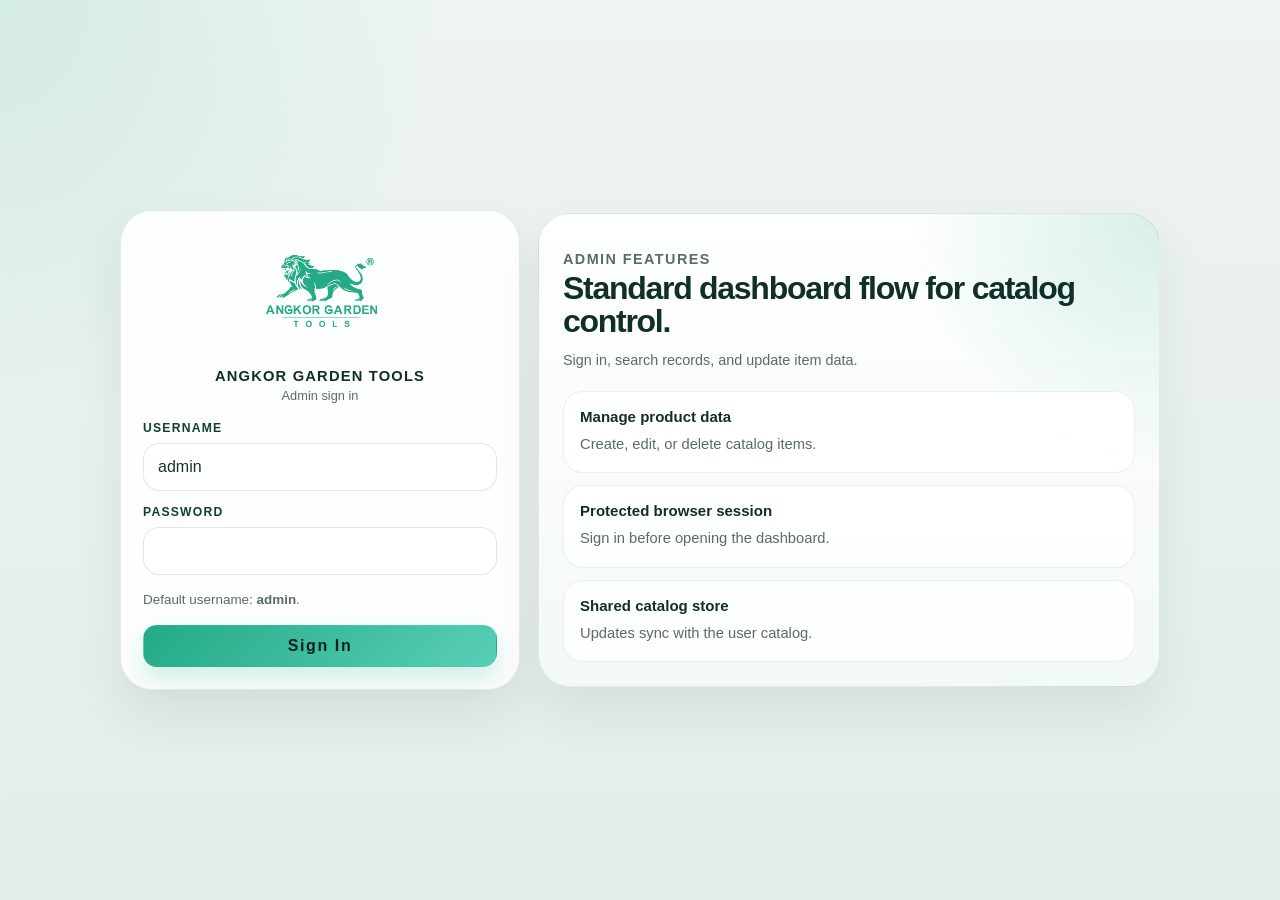
==== commit 39f992af: "Refine admin login and catalog updates" ====
--- a/admin-login.html
+++ b/admin-login.html
@@ -2,85 +2,13 @@
 <html lang="en">
 <head>
   <meta charset="UTF-8">
+  <meta http-equiv="refresh" content="0; url=index.html">
   <meta name="viewport" content="width=device-width, initial-scale=1.0">
-  <title>Admin Login | Angkor Garden Tools</title>
-  <meta
-    name="description"
-    content="Login page for the Angkor Garden Tools admin dashboard."
-  >
-  <link rel="icon" type="image/png" href="logo.png">
-  <link rel="shortcut icon" href="logo.png">
-  <link rel="apple-touch-icon" href="logo.png">
-  <link rel="stylesheet" href="styles.css">
-  <link rel="stylesheet" href="admin.css">
-  <script src="admin-auth.js"></script>
+  <title>Redirecting...</title>
 </head>
-<body class="admin-login-page">
-  <main class="admin-login">
-    <section class="admin-login__panel">
-      <a class="admin-login__brand" href="index.html#catalog" aria-label="Open user catalog">
-        <span class="admin-login__brand-mark">
-          <img src="logo.png" alt="Angkor Garden Tools logo">
-        </span>
-        <span class="admin-login__brand-copy">
-          <strong>Angkor Garden Tools</strong>
-          <small>Admin sign in</small>
-        </span>
-      </a>
-
-      <div class="admin-login__intro">
-        <p class="eyebrow">Secure Access</p>
-        <h1>Sign in to the admin dashboard.</h1>
-        <p>
-          Use the admin account to manage product records, prices, stock, and Khmer catalog content.
-        </p>
-      </div>
-
-      <form class="admin-login__form" id="adminLoginForm">
-        <label class="admin-auth-field">
-          <span>Username</span>
-          <input id="adminLoginUsername" name="username" type="text" autocomplete="username" required>
-        </label>
-
-        <label class="admin-auth-field">
-          <span>Password</span>
-          <input id="adminLoginPassword" name="password" type="password" autocomplete="current-password" required>
-        </label>
-
-        <p class="admin-login__meta">Default username is <strong>admin</strong>. Change credentials in <code>admin-auth.js</code>.</p>
-        <p class="empty-state admin-login__status" id="adminLoginStatus" hidden></p>
-
-        <button class="pagination__button admin-button admin-button--primary" type="submit">Sign In</button>
-      </form>
-    </section>
-
-    <section class="admin-login__showcase">
-      <div class="admin-login__showcase-copy">
-        <p class="eyebrow">Admin Features</p>
-        <h2>Standard dashboard flow for catalog control.</h2>
-        <p>
-          Open a protected session, review product totals, search the record list, and update item data
-          from one editor workspace.
-        </p>
-      </div>
-
-      <div class="admin-login__cards">
-        <article class="admin-login__card">
-          <strong>Manage product data</strong>
-          <p>Create, edit, delete, and reset catalog products from the admin dashboard.</p>
-        </article>
-        <article class="admin-login__card">
-          <strong>Protected browser session</strong>
-          <p>Admin access now requires sign-in before the dashboard opens.</p>
-        </article>
-        <article class="admin-login__card">
-          <strong>Shared catalog store</strong>
-          <p>Changes still update the same browser-based product store used by the user views.</p>
-        </article>
-      </div>
-    </section>
-  </main>
-
-  <script src="admin-login.js"></script>
+<body>
+  <script>
+    window.location.replace("index.html");
+  </script>
 </body>
 </html>
